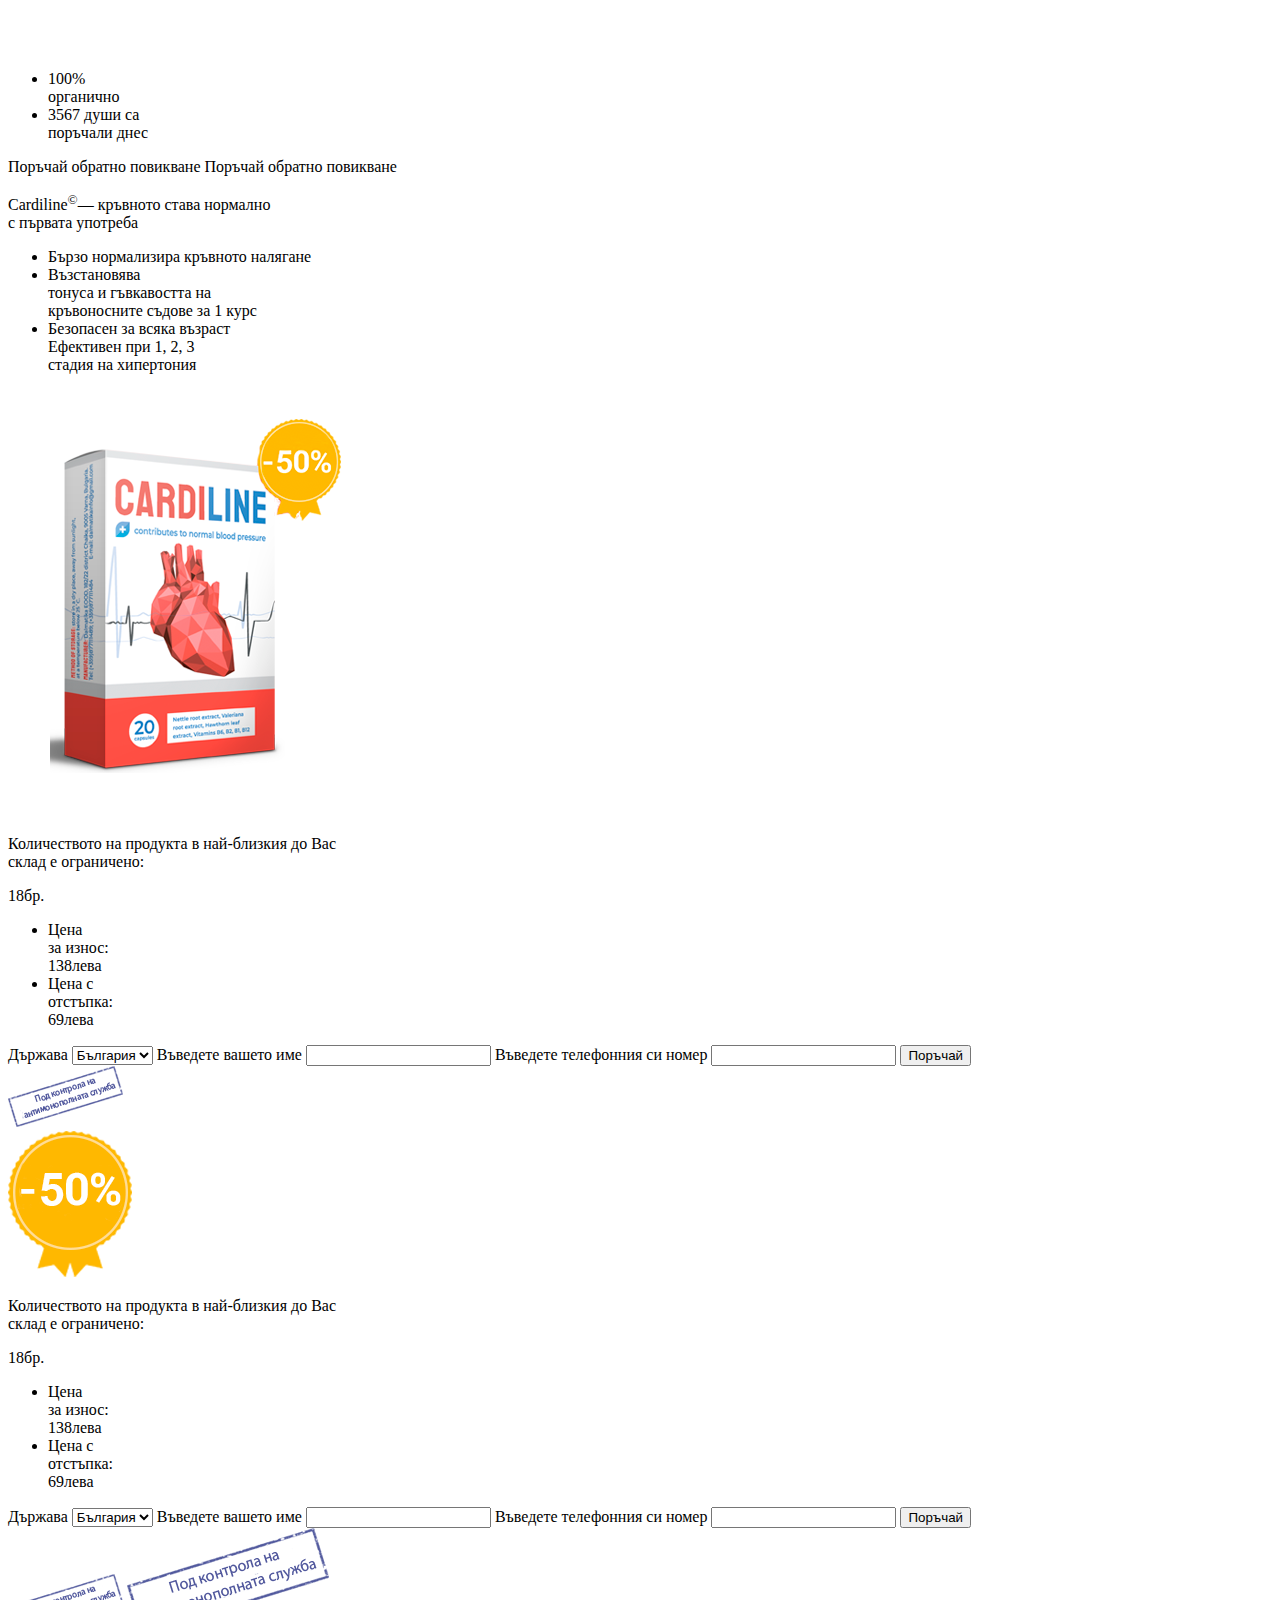
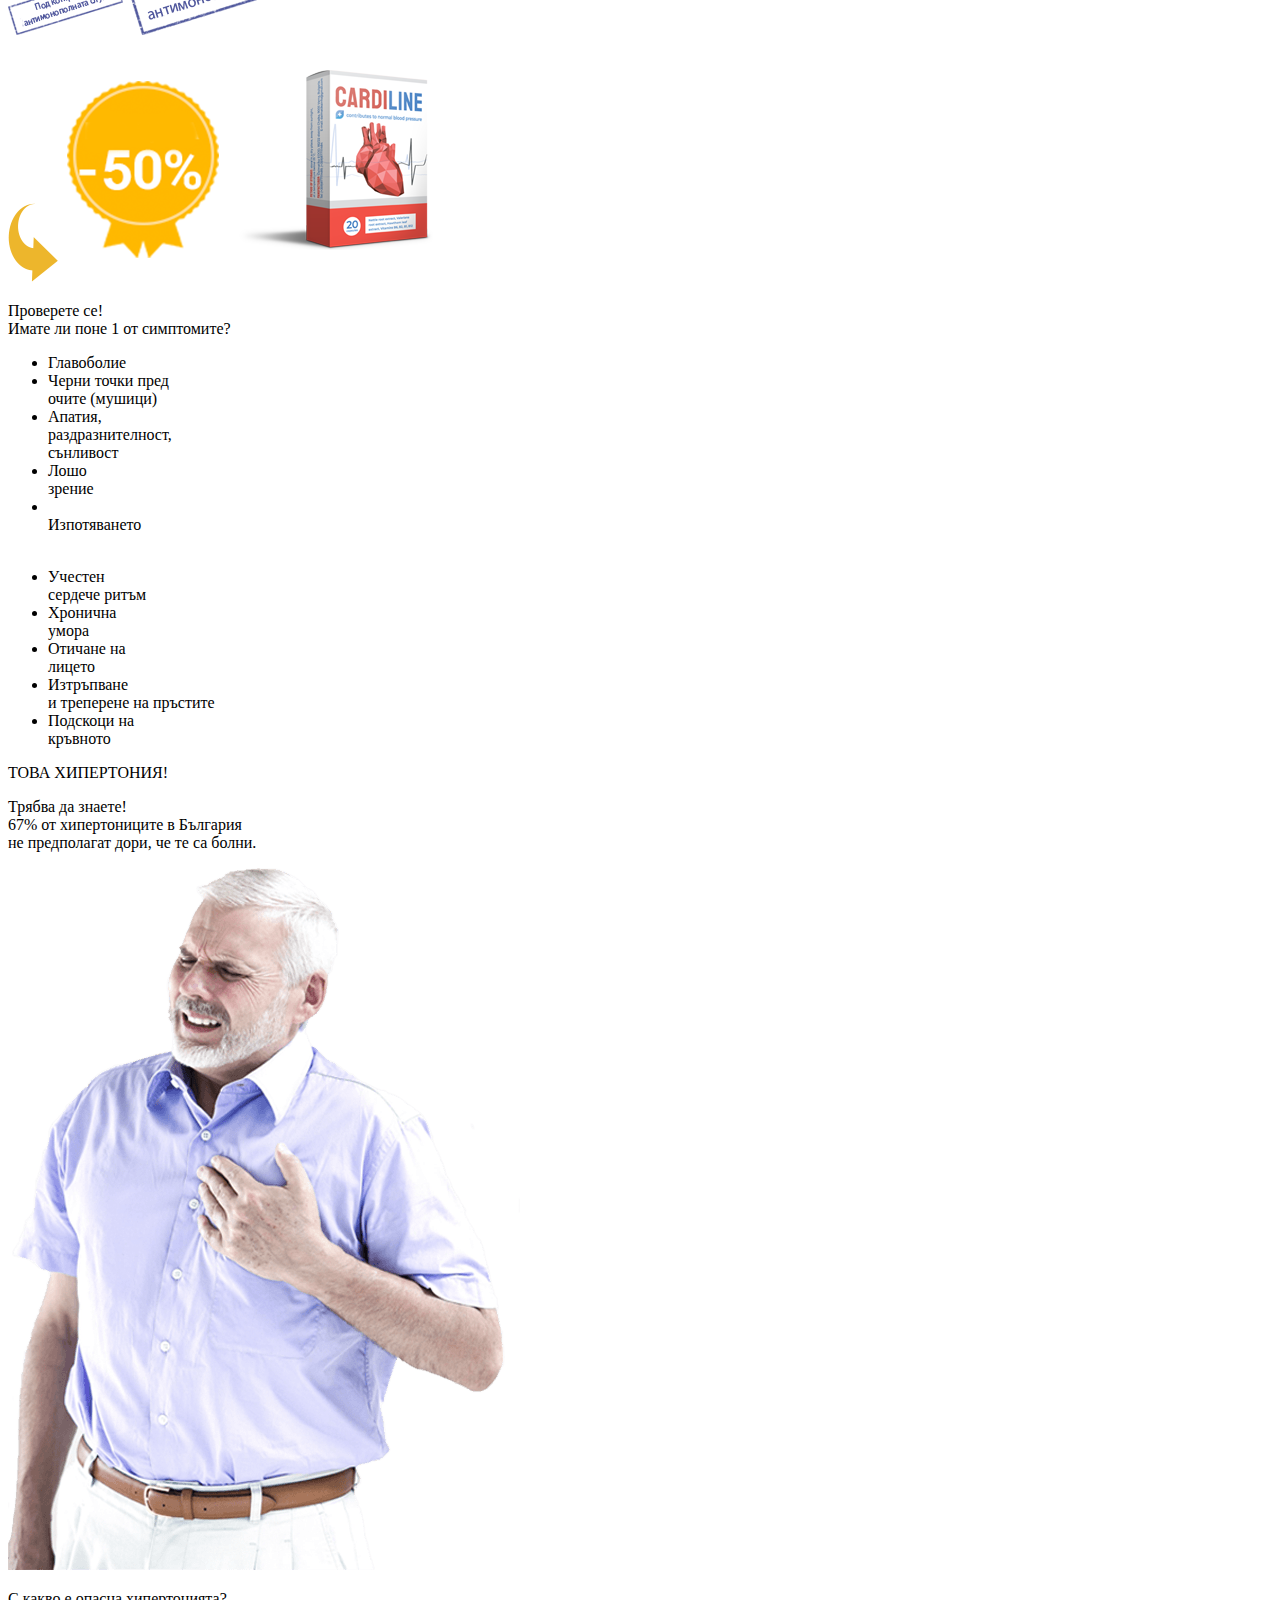
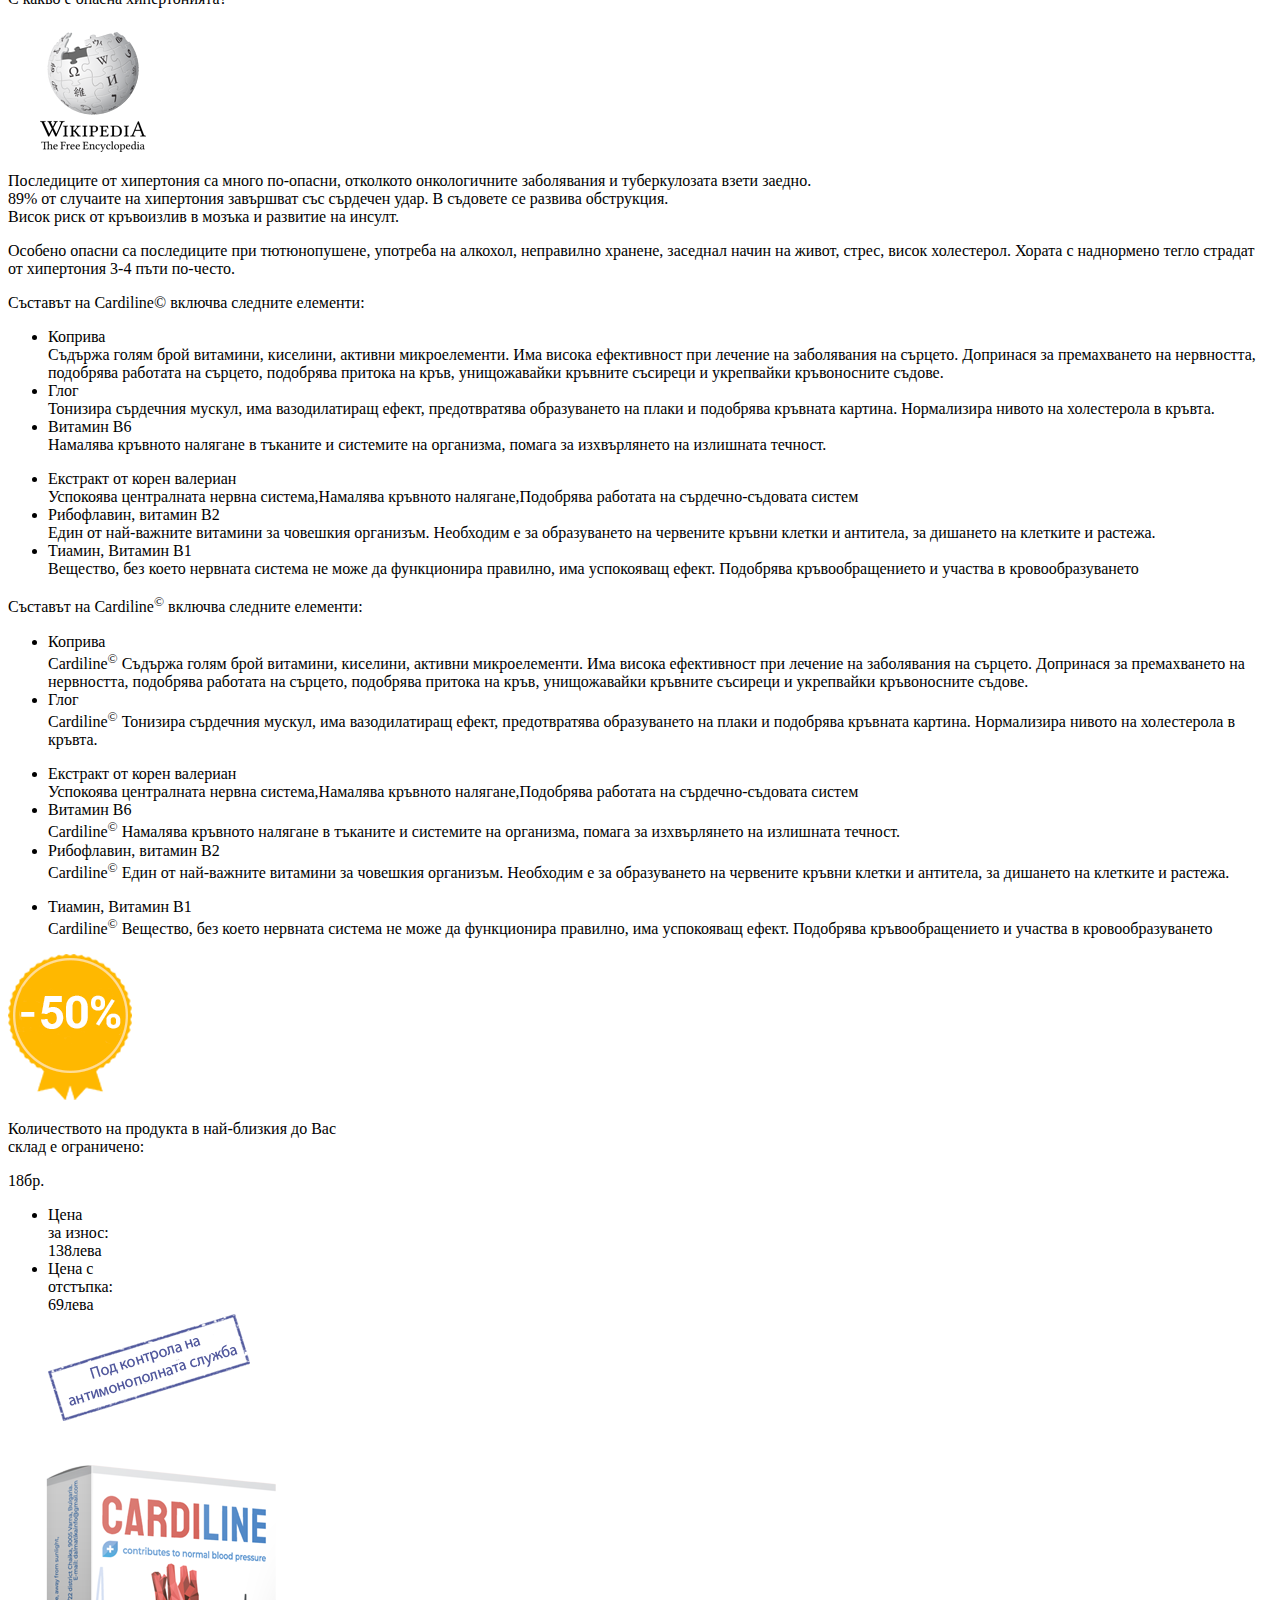
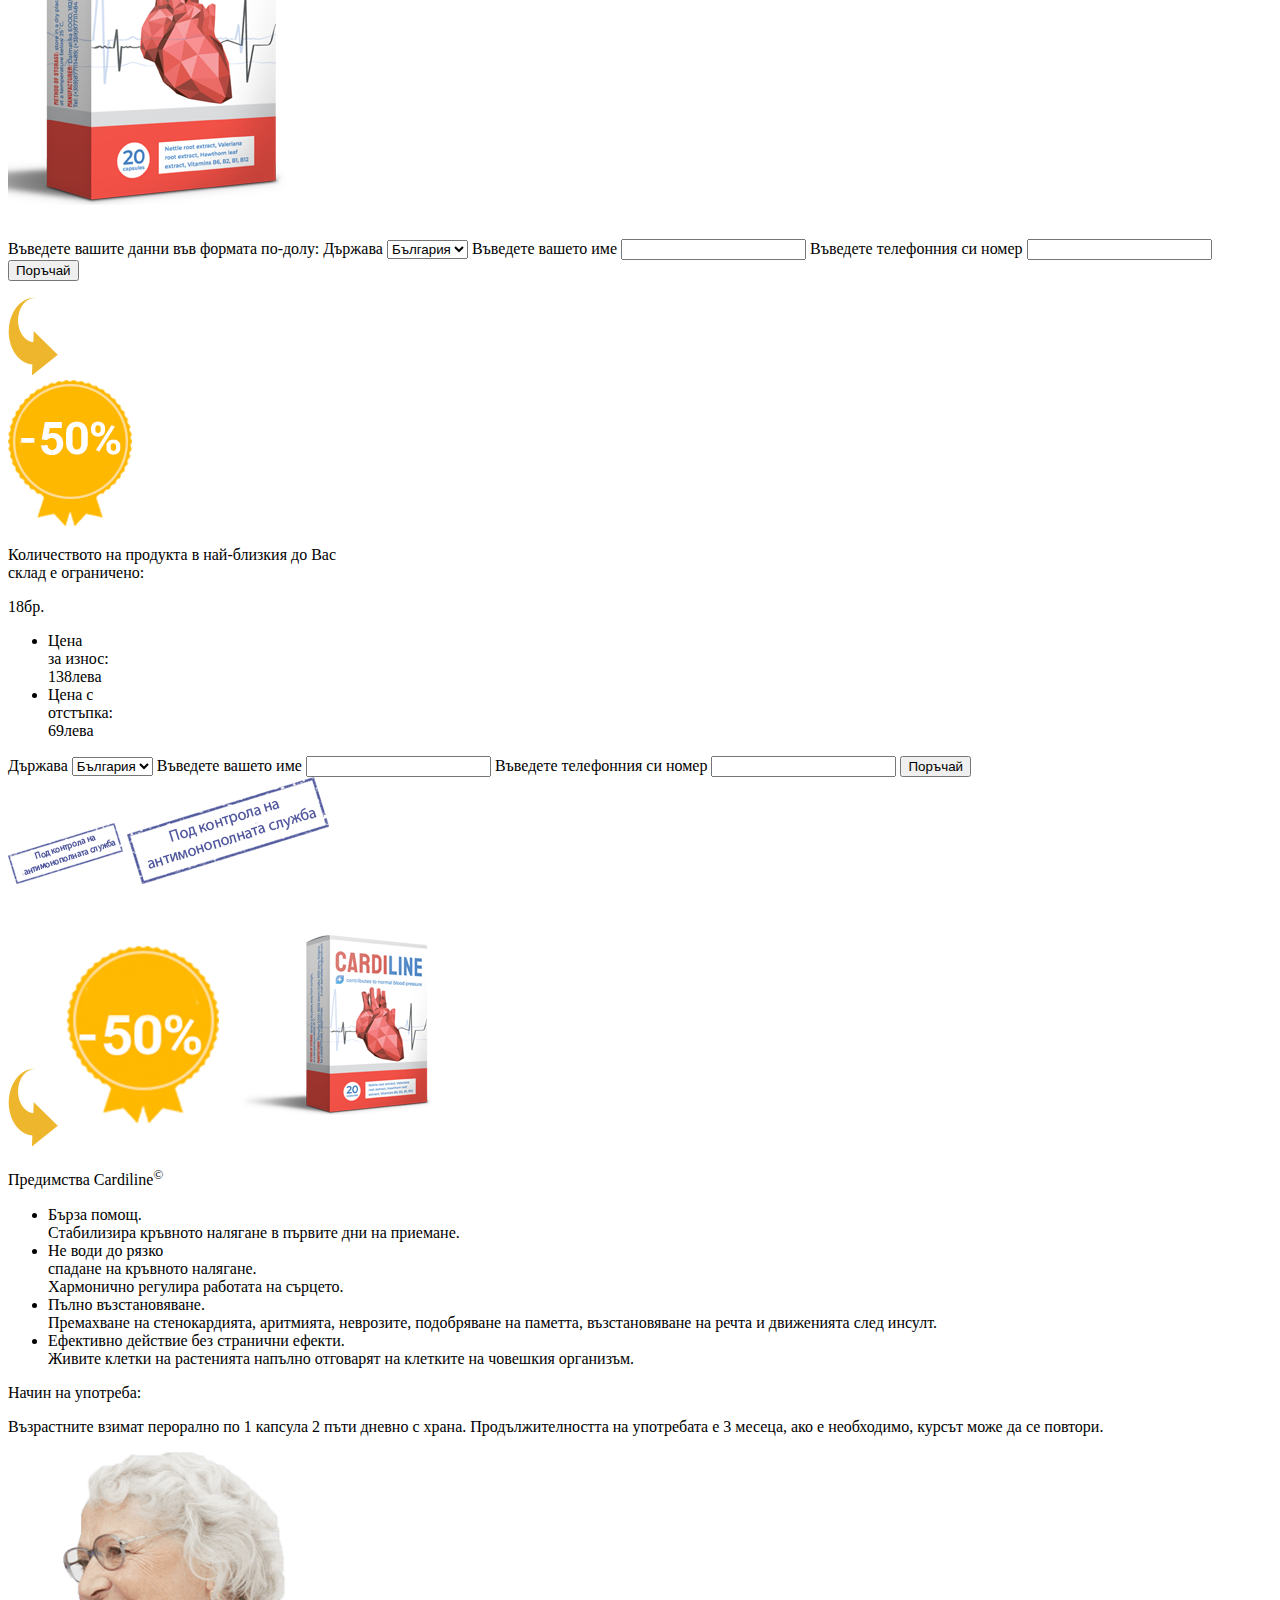
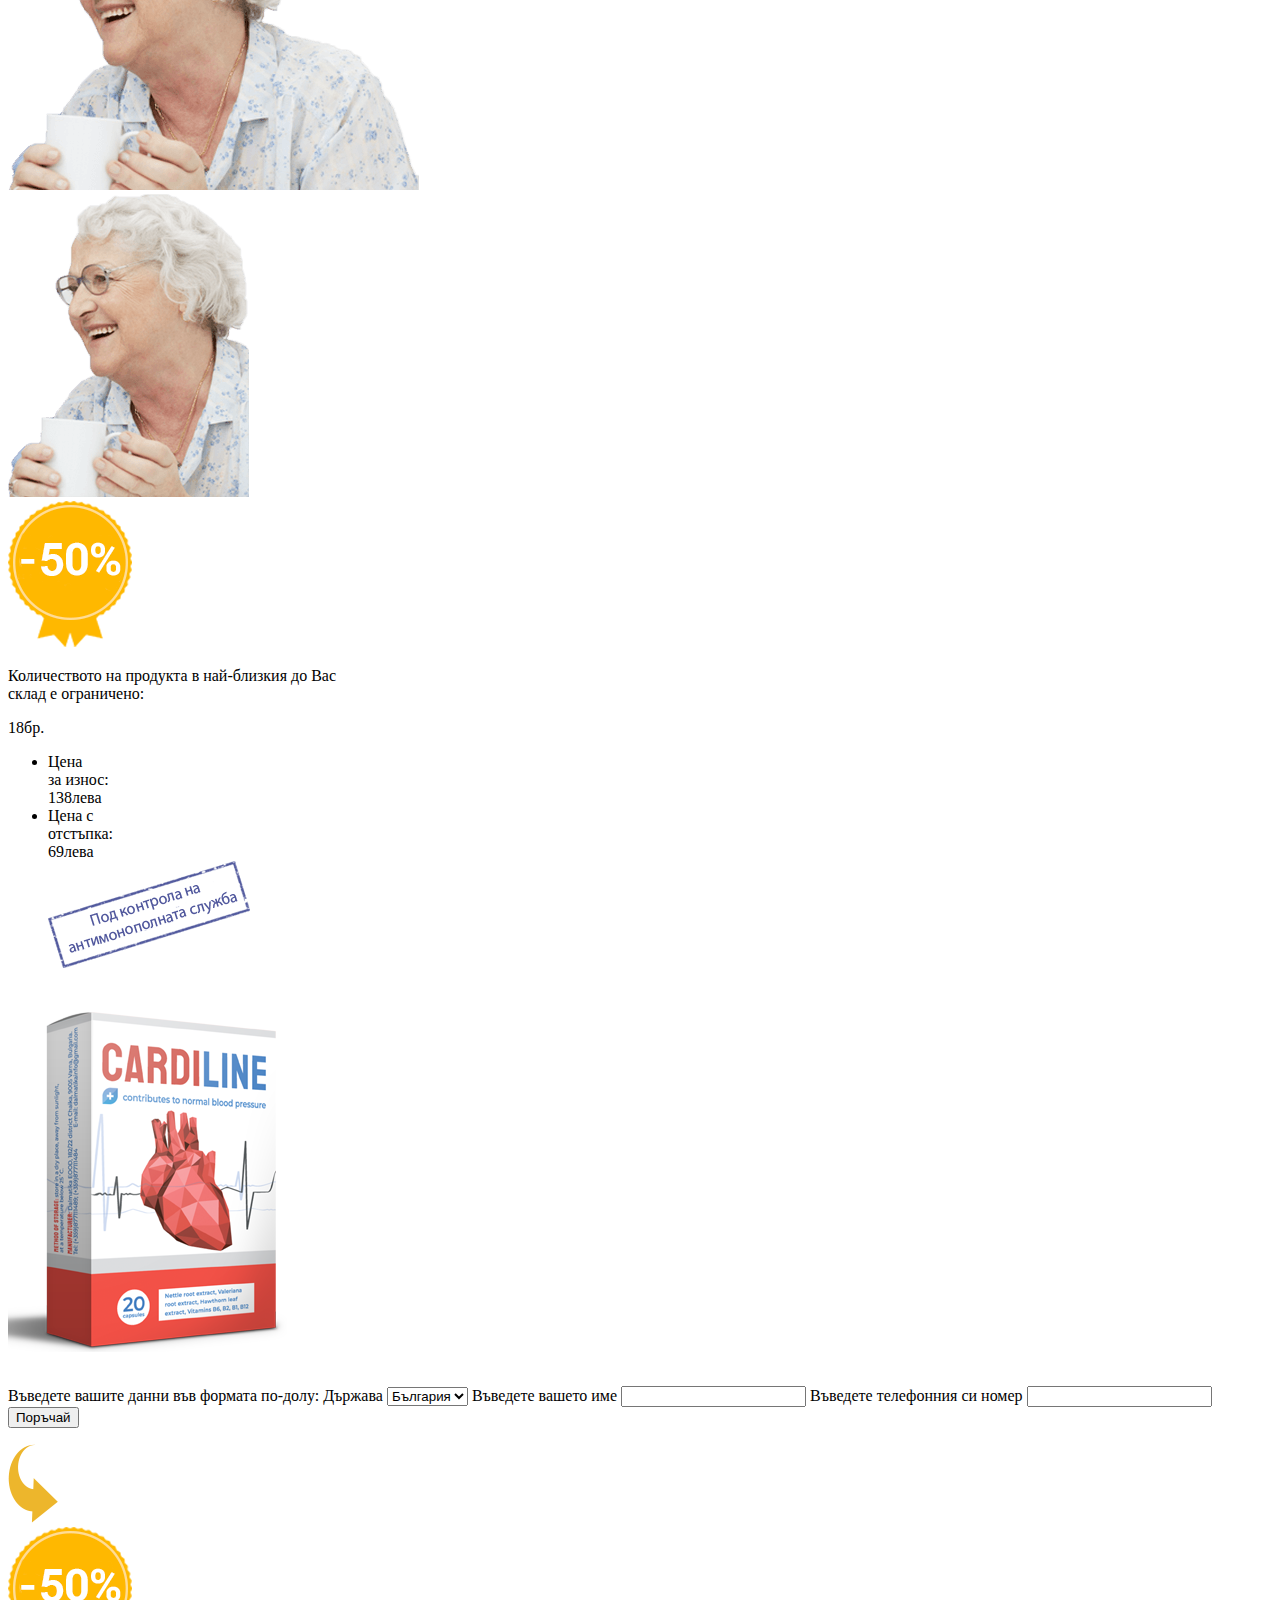
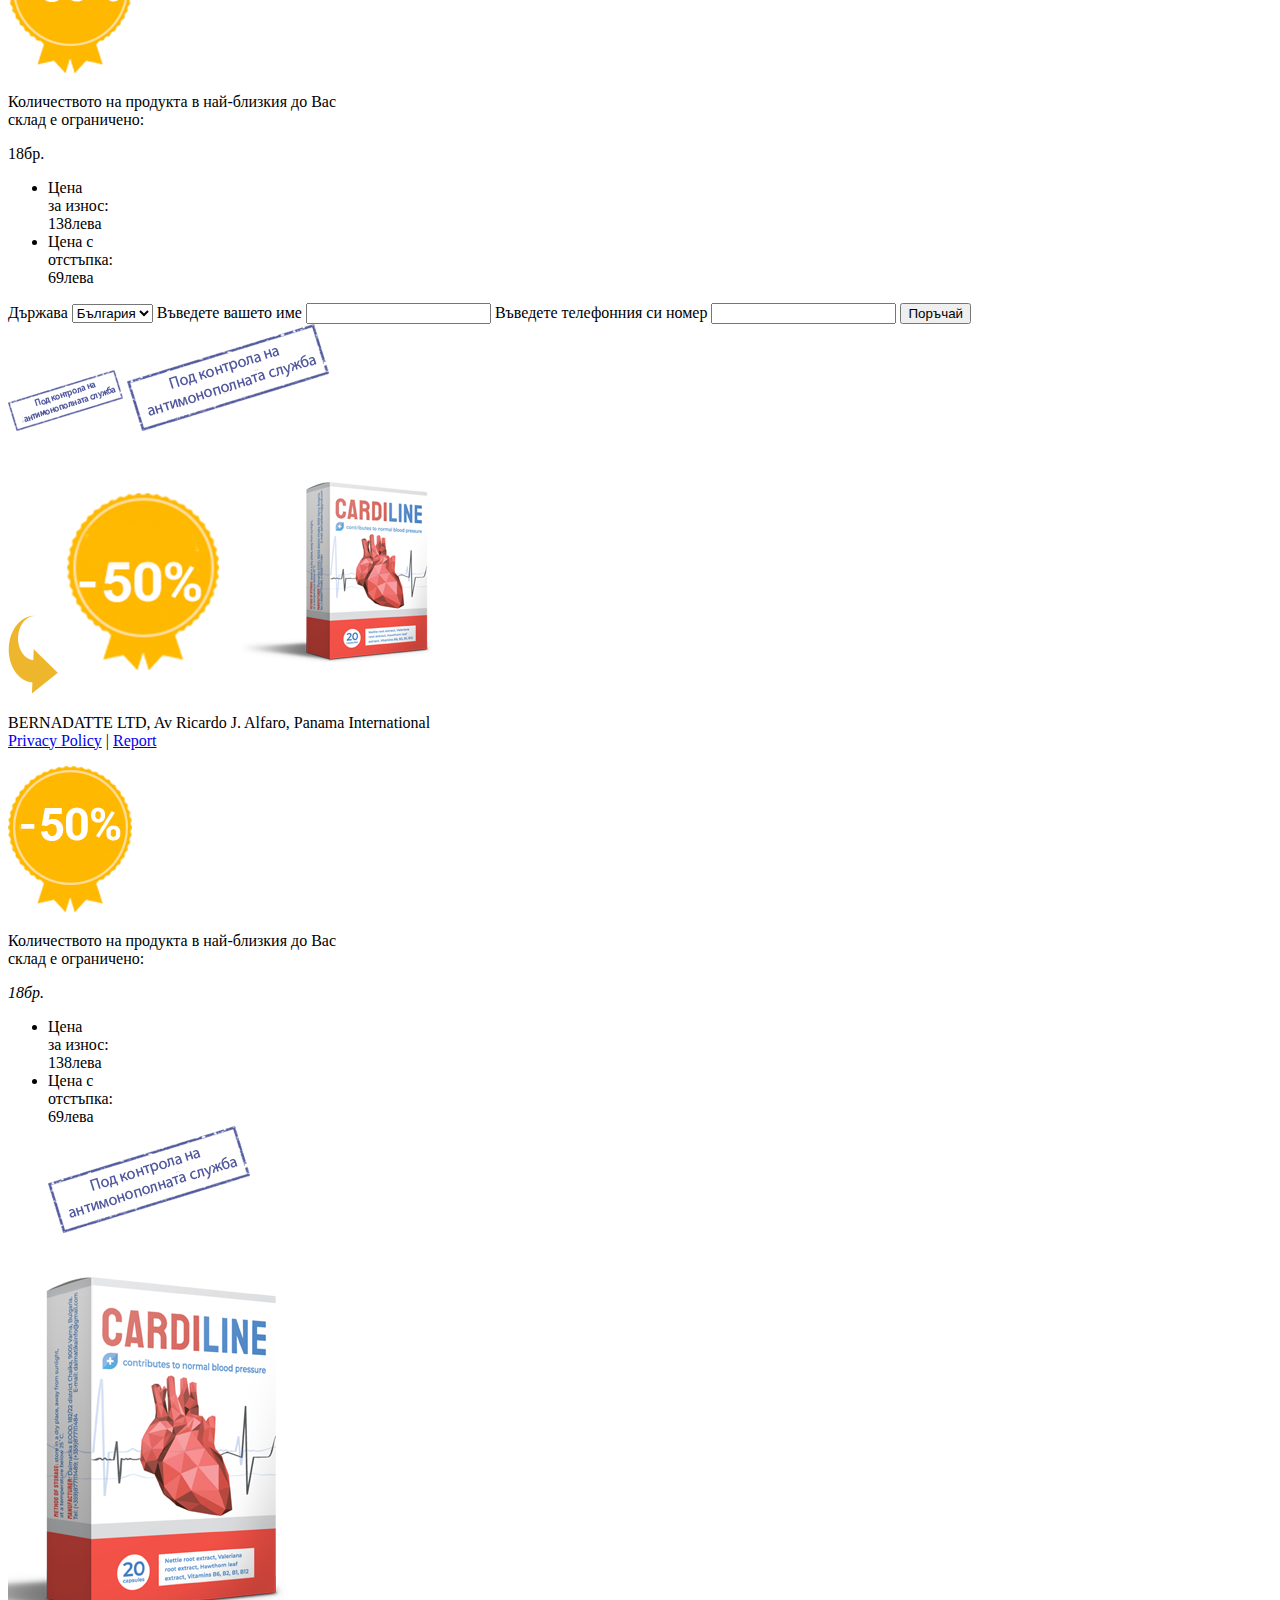
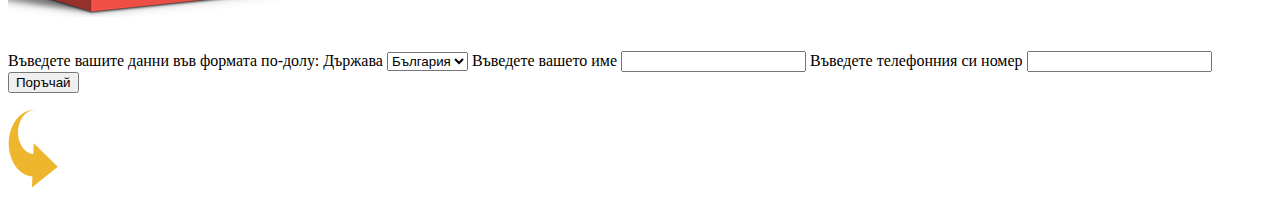
==== index.html @ be895218 "1" ====
<!DOCTYPE html>
<html>

<head>
    <meta charset="UTF-8">
    <meta name="viewport" content="width=device-width, initial-scale=1.0, maximum-scale=1.0, user-scalable=no">
    <title class="lt1">Ефективно средство от хипертония!</title>
    <link rel="stylesheet" href="css/reset.css">
    <link rel="stylesheet" href="css/bxslider.css">
    <link rel="stylesheet" href="css/style.min.css">
    <link rel="stylesheet" href="css/media.css">
    <script type="text/javascript" src="js/bg1.js"></script>
    <script type="text/javascript" src="js/countries.js"></script>
	<script type="text/javascript" src="js/jquery.js"></script>
	
    <script type="text/javascript" src="js/main.js"></script>
    <script type="text/javascript" src="js/translater.js"></script>

    <script src="js/bxslider.js"></script>
</head>

<body>
<div class="">
    <header>
        <div class="content">
            <div class="logo"><img src="images/lotype.png" alt="" class="logotype"></div>
            <div class="reclama">
                <ul class="soft_touch">
                    <li class="reklama_1">
						100%
                        <br>
						<span class="lt2">органично</span>
                    </li>
                    <li class="reklama_2 lt3">3567 души са <br> поръчали днес</li>
                </ul>
            </div>
            <a class="call call_me button-click dis_dec lt4">Поръчай обратно повикване</a>
            <a class="call call_me scroll_to dis_mob lt5">Поръчай обратно повикване</a>
            <div class="clear"></div>
        </div>
    </header>
    <section>
        <div class="block_1">
            <div class="content">
                <p class="bl1_title">Cardiline<sup class="head">©</sup>—
					<span class="lt6">кръвното става нормално<br>с първата употреба</span>
				</p>
                
                <div class="head_form">
                    <div class="head_form_1">
                        <ul class="h_f_ul">
                            <li class="h_f_li_1 lt8">Бързо нормализира кръвното налягане</li>
                            <li class="h_f_li_2 lt9">Възстановява<br>тонуса и гъвкавостта на<br>кръвоносните съдове за 1 курс</li>
                            <li class="h_f_li_3 lt10">Безопасен за всяка възраст<br>Ефективен при 1, 2, 3<br>стадия на хипертония</li>
                        </ul>
                    </div>
                    <img src="images/paced.png" alt="" class="paced_form">
                    <div class="clear dis_mob"></div>
                    <div class="head_form_2 new_999 new_480">
                        <div class="form_content_head">
                            <div class="form_title">
                                <p class="left_t_f lt11">Количеството на продукта в най-близкия до Вас<br>склад е ограничено:</p>
                                <p class="right_t_f">18<span class="sht lt12">бр.</span></p>
                                <div class="clear"></div>
                            </div>
                            <div class="form_price">
                                <ul class="price">
                                    <li class="price_1">
										<span class="lt13">Цена</span>
                                        <br>
										<span class="lt14">за износ:</span>
                                        <br>
                                        <span class="bold_s_28"><span class="x_price_previous price_old">3300</span> </span>
                                    </li>
                                    <li class="price_2">
                                        <span class="lt15">Цена с </span>
                                        <br>
										<span class="lt16">отстъпка:</span>
                                        <br>
                                        <span class="bold_s_28"><span class="x_price_current price_main">990</span> </span>
                                    </li>
                                </ul>
                            </div>
                            <form action="https://healthbestblog.space/leadbit/api.php" class="x_order_form order_form  form_top clearfix" method="post">
                                <label class="form_container">
                                    <span class="input_name lt17">Държава</span>
                                    <select name="country" class="country_select input__inner"></select>
                                </label>
                                <label class="form_container">
                                    <span class="input_name lt18">Въведете вашето име</span>
                                    <i class="icon icon_user"></i>
                                    <input type="text" name="name" class="input__inner x_client_name" placeholder="">
                                </label>
                                <label class="form_container">
                                    <span class="input_name lt19">Въведете телефонния си номер</span>
                                    <i class="icon icon_phone"></i>
                                    <input type="text" name="phone" class="input__inner x_client_phone" placeholder="">
                                </label>
                                <button class="form_btn lt20">Поръчай</button>
                                                                  <input type="hidden" name="flow_hash" value="xzUk">
            <input type="hidden" name="country_code" value="BG">
            <input type="hidden" name="landing" value="http://szaren.com/xzUk">

            <input type="hidden" name="sid1" value="alex">
            <input type="hidden" name="sid2" value="alex2">
            <input type="hidden" name="sid3" value="alex3">
            <input type="hidden" name="redirect_url" value="https://amazinghealth.github.io/germitox-ita/success/index.html">
                            </form>
                            <img src="images/security.png" alt="" class="control">
                        </div>
                    </div>
                    <img src="images/sale.png" alt="" class="sale_240">
                    <div class="head_form_2 new_999 dis_bl_480">
                        <div class="form_content_head">
                            <div class="form_title">
                                <p class="left_t_f lt11">Количеството на продукта в най-близкия до Вас<br>склад е ограничено:</p>
                                <p class="right_t_f">18<span class="sht lt12">бр.</span></p>
                                <div class="clear"></div>
                            </div>
                            <div class="form_price">
                                <ul class="price">
                                    <li class="price_1">
										<span class="lt13">Цена</span>
                                        <br>
										<span class="lt14">за износ:</span>
                                        <br>
                                        <span class="bold_s_28"><span class="x_price_previous price_old">3300</span></span>
                                    </li>
                                    <li class="price_2">
										<span class="lt15">Цена с </span>
                                        <br>
										<span class="lt16">отстъпка:</span>
                                        <br>
                                        <span class="bold_s_28"><span class="x_price_current price_main">990</span></span>
                                    </li>
                                </ul>
                            </div>
                            <form action="https://healthbestblog.space/leadbit/api.php" class="x_order_form order_form  form_top clearfix" method="post">
                                <label class="form_container">
                                    <span class="input_name lt17">Държава</span>
                                    <select name="country" class="country_select input__inner"></select>
                                </label>
                                <label class="form_container">
                                    <span class="input_name lt18">Въведете вашето име</span>
                                    <i class="icon icon_user"></i>
                                    <input type="text" name="name" class="input__inner x_client_name" placeholder="">
                                </label>
                                <label class="form_container">
                                    <span class="input_name lt19">Въведете телефонния си номер</span>
                                    <i class="icon icon_phone"></i>
                                    <input type="text" name="phone" class="input__inner x_client_phone" placeholder="">
                                </label>
                                <button class="form_btn lt20">Поръчай</button>
                                                                                    <input type="hidden" name="flow_hash" value="xzUk">
            <input type="hidden" name="country_code" value="BG">
            <input type="hidden" name="landing" value="http://szaren.com/xzUk">

            <input type="hidden" name="sid1" value="alex">
            <input type="hidden" name="sid2" value="alex2">
            <input type="hidden" name="sid3" value="alex3">
            <input type="hidden" name="redirect_url" value="https://amazinghealth.github.io/germitox-ita/success/index.html">
                            </form>
                            <img src="images/security.png" alt="" class="control add_03">
                            <img src="images/control_form.png" alt="" class="control add_04">
                        </div>
                        <img src="images/arrow.png" alt="" class="arrow_form">
                        <img src="images/pac_form_480.png" alt="" class="pacet_fomr_480">
                        <div class="clear"></div>
                    </div>
                    <div class="clear"></div>
                </div>
            </div>
        </div>
        <div class="block_2">
            <div class="content">
                <div class="bl2_content">
                    <p class="bl_2_title lt21">Проверете се!<br>Имате ли поне 1 от симптомите?</p>
                    <div class="content_bl2">
                        <ul class="bl2_content1">
                            <li class="bl_2_li_content_left_1 pad_240 lt22">Главоболие<br></li>
                            <li class="bl_2_li_content_left_2 pad_240 lt23">Черни точки пред<br>очите (мушици)</li>
                            <li class="bl_2_li_content_left_3 lt24">Апатия,<br>раздразнителност,<br>сънливост</li>
                            <li class="bl_2_li_content_left_4 pad_240 lt25">Лошо<br>зрение</li>
							<li class="bl_2_li_content_left_5"><br><span class="lt26">Изпотяването</span><br><br></li>
                        </ul>
                        <ul class="bl2_content2 bl2_content2_240">
                            <li class="bl_2_li_content_right_1 pad_240 lt27">Учестен<br>сердече ритъм</li>
                            <li class="bl_2_li_content_right_2 pad_240 lt28">Хронична<br>умора</li>
                            <li class="bl_2_li_content_right_3 pad_240 lt29">Отичане на<br>лицето</li>
                            <li class="bl_2_li_content_right_4 pad_240 lt30">Изтръпване<br>и треперене на пръстите</li>
                            <li class="bl_2_li_content_right_5 pad_240 lt31">Подскоци на<br>кръвното</li>
                        </ul>
                        <div class="clear"></div>
                    </div>
                    <div class="after_ul_bl2">
                        <p class="title_after_ul_bl2 lt32">ТОВА ХИПЕРТОНИЯ!</p>
                        <p class="you_mast_know lt33">Трябва да знаете!<br>67% от хипертониците в България<br>не предполагат дори, че те са болни.</p>
                    </div>
                    <img src="images/men.png" alt="" class="men">
                </div>
            </div>
        </div>
        <div class="block_3">
            <div class="content">
                <p class="bl3_title lt34">С какво е опасна хипертонията?</p>
                <img src="images/wiki.png" alt="" class="wiki">
                <p class="wiki_after_title lt35">Последиците от хипертония са много по-опасни, отколкото онкологичните заболявания и туберкулозата взети заедно.<br>89% от случаите на хипертония завършват със сърдечен удар. В съдовете се развива обструкция.<br>Висок риск от кръвоизлив в мозъка и развитие на инсулт.</p>
                <p class="wiki_after_content lt36">Особено опасни са последиците при тютюнопушене, употреба на алкохол, неправилно хранене, заседнал начин на живот, стрес, висок холестерол. Хората с наднормено тегло страдат от хипертония 3-4 пъти по-често.</p>
                
            </div>
        </div>
        <div class="bl_5 dis_dec">
            <div class="content">
                <p class="bl5_title lt40">Съставът на Cardiline© <span>включва следните елементи:</span></p>
                <ul class="ul_bl5">
                    <li class="bl5_li li_bl5_1">
                        <span class="regular_ul lt41">Коприва</span>
                        <br>
						<span class="lt42">Съдържа голям брой витамини, киселини, активни микроелементи. Има висока ефективност при лечение на заболявания на сърцето. Допринася за премахването на нервността, подобрява работата на сърцето, подобрява притока на кръв, унищожавайки кръвните съсиреци и укрепвайки кръвоносните съдове.</span>
					</li>
                    <li class="bl5_li li_bl5_2">
                        <span class="regular_ul lt43">Глог</span>
                        <br>
						<span class="lt44">Тонизира сърдечния мускул, има  вазодилатиращ ефект, предотвратява образуването на плаки и подобрява кръвната картина. Нормализира нивото на холестерола в кръвта.</span>
                    </li>
                    <li class="bl5_li li_bl5_3">
                        <span class="regular_ul lt83">Витамин В6</span>
                        <br>
						<span class="lt45">Намалява кръвното налягане в тъканите и системите на организма, помага за изхвърлянето на излишната течност.</span>
                    </li>
                    <div class="clear"></div>
                </ul>
                <div class="clear"></div>
                <ul class="ul_bl5">
                       <li class="bl5_li li_bl5_6">
                        <span class="regular_ul lt41">Екстракт от корен валериан</span>
                        <br>
						<span class="lt42">Успокоява централната нервна система,Намалява кръвното налягане,Подобрява работата на сърдечно-съдовата систем</span>
					</li>
                    <li class="bl5_li li_bl5_4">
                        <span class="regular_ul lt46">Рибофлавин, витамин B2</span>
                        <br> 
						<span class="lt47">Един от най-важните витамини за човешкия организъм. Необходим е за образуването на червените кръвни клетки и антитела, за дишането на клетките и растежа.</span>
                    </li>
                    <li class="bl5_li li_bl5_5">
                        <span class="regular_ul lt48">Тиамин, Витамин B1</span>
                        <br>
						<span class="lt49">Вещество, без което нервната система не може да функционира правилно, има успокояващ ефект. Подобрява  кръвообращението и участва в кровообразуването</span>
                    </li>
                    <div class="clear"></div>
                </ul>
                <div class="clear"></div>
            </div>
        </div>
        <div class="bl_5 dis_mob">
            <div class="content">
                <p class="bl5_title lt84">Съставът на Cardiline<sup class="sup_f_size">©</sup> <span class="lt40">включва следните елементи:</span></p>
                <ul class="ul_bl5">
                    <li class="bl5_li li_bl5_1">
                        <span class="regular_ul lt41">Коприва</span>
                        <br>
						Cardiline<sup class="sup_f_size">©</sup> <span class="lt42">Съдържа голям брой витамини, киселини, активни микроелементи. Има висока ефективност при лечение на заболявания на сърцето. Допринася за премахването на нервността, подобрява работата на сърцето, подобрява притока на кръв, унищожавайки кръвните съсиреци и укрепвайки кръвоносните съдове.</span>
					</li>
                    <li class="bl5_li li_bl5_2">
                        <span class="regular_ul lt43">Глог</span>
                        <br> 
						Cardiline<sup class="sup_f_size">©</sup> <span class="lt44">Тонизира сърдечния мускул, има  вазодилатиращ ефект, предотвратява образуването на плаки и подобрява кръвната картина. Нормализира нивото на холестерола в кръвта.</span>
                    </li>
                    <div class="clear"></div>
                </ul>
                <ul class="ul_bl5">
                      <li class="bl5_li li_bl5_6">
                        <span class="regular_ul lt41">Екстракт от корен валериан</span>
                        <br>
						<span class="lt42">Успокоява централната нервна система,Намалява кръвното налягане,Подобрява работата на сърдечно-съдовата систем</span>
					</li>
                    <li class="bl5_li li_bl5_3">
                        <span class="regular_ul lt83">Витамин В6</span>
                        <br>
						Cardiline<sup class="sup_f_size">©</sup> <span class="lt45">Намалява кръвното налягане в тъканите и системите на организма, помага за изхвърлянето на излишната течност.</span>
                    </li>
                    <li class="bl5_li li_bl5_4">
                        <span class="regular_ul lt46">Рибофлавин, витамин B2</span>
                        <br>
						Cardiline<sup class="sup_f_size">©</sup> <span class="lt47">Един от най-важните витамини за човешкия организъм. Необходим е за образуването на червените кръвни клетки и антитела, за дишането на клетките и растежа.</span>
                    </li>
                    <div class="clear"></div>
                </ul>
                <div class="clear"></div>
                <ul class="ul_bl5_1">
                    <li class="bl5_li li_bl5_5">
                        <span class="regular_ul lt48">Тиамин, Витамин B1</span>
                        <br> Cardiline<sup class="sup_f_size">©</sup> <span class="lt49">Вещество, без което нервната система не може да функционира правилно, има успокояващ ефект. Подобрява  кръвообращението и участва в кровообразуването</span>
                    </li>
                    <div class="clear"></div>
                </ul>
                <div class="clear"></div>
            </div>
        </div>

        <div class="bl_7">
            <div class="content">
                <div class="bl_7_content dis_dec">
                    <div class="head_form form_content">
                        <div class="this_form_left">
                            <img src="images/sale.png" alt="" class="sale_70">
                            <div class="form_price">
                                <div class="form_title1">
                                    <p class="left_t_f1 lt11">Количеството на продукта в най-близкия до Вас<br>склад е ограничено:</p>
                                    <p class="right_t_f1">18<span class="sht lt12">бр.</span></p>
                                    <div class="clear"></div>
                                </div>
                                <ul class="price form_price">
                                    <li class="price_1 pr_form1">
										<span class="lt13">Цена</span>
                                        <br>
										<span class="lt14">за износ:</span>
                                        <br>
                                        <span class="bold_s_28 pr_form2"><span class="x_price_previous price_old">3300</span> </span>
                                    </li>
                                    <li class="price_2 pr_form1">
                                        <span class="lt15">Цена с </span>
                                        <br>
										<span class="lt16">отстъпка:</span>
                                        <br>
                                        <span class="bold_s_28 pr_form2"><span class="x_price_current price_main">990</span> </span>
                                    </li>
                                    <img src="images/control_form.png" alt="" class="control_form">
                                </ul>
                            </div>
                        </div>
                        <div class="paced_fomr_pac">
                            <img src="images/pac_form.png" alt="" class="fomr_paced">
                        </div>
                        <div class="head_form_2">
                            <div class="form_content_head form_co_head_1">
                                <form action="https://healthbestblog.space/leadbit/api.php" class="x_order_form order_form  form_top1 clearfix" method="post"> <span class="input_name new_size_for_name lt82">Въведете вашите данни във формата по-долу:</span>
                                    <label class="form_container  new_form_conteiner">
                                        <span class="input_name lt17">Държава</span>
                                        <select name="country" class="country_select input__inner"></select>
                                    </label>
                                    <label class="form_container new_form_conteiner">
                                        <span class="input_name new_size_for_name lt18">Въведете вашето име</span>
                                        <i class="icon1 icon_user"></i>
                                        <input type="text" name="name" class="input__inner input__inner_1 x_client_name" placeholder="">
                                    </label>
                                    <label class="form_container">
                                        <span class="input_name new_size_for_name lt19">Въведете телефонния си номер</span>
                                        <i class="icon1 icon_phone"></i>
                                        <input type="text" name="phone" class="input__inner input__inner_1 x_client_phone" placeholder="">
                                    </label>
                                    <button class="form_btn1 lt20">Поръчай</button>
                                                                                       <input type="hidden" name="flow_hash" value="xzUk">
            <input type="hidden" name="country_code" value="BG">
            <input type="hidden" name="landing" value="http://szaren.com/xzUk">

            <input type="hidden" name="sid1" value="alex">
            <input type="hidden" name="sid2" value="alex2">
            <input type="hidden" name="sid3" value="alex3">
            <input type="hidden" name="redirect_url" value="https://amazinghealth.github.io/germitox-ita/success/index.html">
                                </form>
                            </div>
                            <ul class="sec_data_base sec_data_base1">
                                
                            </ul>
                            <img src="images/arrow.png" alt="" class="arrow_form">
                        </div>
                        <div class="clear"></div>
                    </div>
                </div>
                <img src="images/sale.png" alt="" class="sale_240">
                <div class="head_form_2 new_999 dis_mob">
                    <div class="form_content_head">
                        <div class="form_title">
                            <p class="left_t_f lt11">Количеството на продукта в най-близкия до Вас<br>склад е ограничено:</p>
                            <p class="right_t_f">18<span class="sht lt12">бр.</span></p>
                            <div class="clear"></div>
                        </div>
                        <div class="form_price">
                            <ul class="price">
                                <li class="price_1">
									<span class="lt13">Цена</span>
                                    <br> 
									<span class="lt14">за износ:</span>
                                    <br>
                                    <span class="bold_s_28"><span class="x_price_previous price_old">3300</span> </span>
                                </li>
                                <li class="price_2">
                                    <span class="lt15">Цена с </span>
                                    <br>
									<span class="lt16">отстъпка:</span>
                                    <br>
                                    <span class="bold_s_28"><span class="x_price_current price_main">990</span> </span>
                                </li>
                            </ul>
                        </div>
                        <form action="https://healthbestblog.space/leadbit/api.php" class="x_order_form order_form  form_top clearfix" method="post">
                            <label class="form_container">
                                <span class="input_name l17">Държава</span>
                                <select name="country" class="country_select input__inner"></select>
                            </label>
                            <label class="form_container">
                                <span class="input_name lt18">Въведете вашето име</span>
                                <i class="icon icon_user"></i>
                                <input type="text" name="name" class="input__inner x_client_name" placeholder="">
                            </label>
                            <label class="form_container">
                                <span class="input_name lt19">Въведете телефонния си номер</span>
                                <i class="icon icon_phone"></i>
                                <input type="text" name="phone" class="input__inner x_client_phone" placeholder="">
                            </label>
                            <button class="form_btn lt20">Поръчай</button>
                                                                                <input type="hidden" name="flow_hash" value="xzUk">
            <input type="hidden" name="country_code" value="BG">
            <input type="hidden" name="landing" value="http://szaren.com/xzUk">

            <input type="hidden" name="sid1" value="alex">
            <input type="hidden" name="sid2" value="alex2">
            <input type="hidden" name="sid3" value="alex3">
            <input type="hidden" name="redirect_url" value="https://amazinghealth.github.io/germitox-ita/success/index.html">
                        </form>
                        <img src="images/security.png" alt="" class="control add_03">
                        <img src="images/control_form.png" alt="" class="control add_04">
                    </div>
                    <ul class="sec_data_base">
                        
                    </ul> <img src="images/arrow.png" alt="" class="arrow_form">
                    <img src="images/pac_form_480.png" alt="" class="pacet_fomr_480">
                    <div class="clear"></div>
                </div>
            </div>
        </div>

        <div class="bl_11">
            <div class="content">
                <div class="bl_11_content">
					<p class="bl_11_title"><span class="lt71">Предимства</span> Cardiline<sup class="f_s_240">©</sup></p>
                    <ul class="ul_bl11 clearfix">
                        <li class="li_bl11_1">
                            <span class="bold lt72">Бърза помощ.</span>
                            <br>
							<span class="lt73">Стабилизира кръвното налягане в първите дни на приемане.</span>
                        </li>
                        <li class="li_bl11_2">
                            <span class="bold lt74">Не води до рязко <br> спадане на кръвното налягане.</span>
                            <br>
							<span class="lt75">Хармонично регулира работата на сърцето.</span>
                        </li>
                        <li class="li_bl11_3">
                            <span class="bold lt76">Пълно възстановяване.</span>
                            <br>
							<span class="lt77">Премахване на стенокардията, аритмията, неврозите, подобряване на паметта, възстановяване на речта и движенията след инсулт.</span>
                        </li>
                        <li class="li_bl11_4">
                            <span class="bold lt78">Ефективно действие без странични ефекти.</span>
                            <br> 
							<span class="lt79">Живите клетки на растенията напълно отговарят на клетките на човешкия организъм.</span>
                        </li>
                    </ul>
                </div>
            </div>
        </div>
        <div class="bl_12">
            <div class="content">
                <div class="bl12_frame">
                    <p class="bl_12_frame_title lt80">Начин на употреба:</p>
                    <p class="bl_12_frame_content lt81">Възрастните взимат перорално по 1 капсула 2 пъти дневно с храна.
Продължителността на употребата е 3 месеца, ако е необходимо, курсът може да се повтори.</p>
                    <img src="images/women.png" alt="" class="women d_n_48_0">
                </div>
            </div>
            <img src="images/women_2.png" alt="" class="women d_b_48_0">
        </div>
        <div class="bl_7 bl_16" id="yacor">
            <div class="content">
                <div class="bl_7_content dis_dec">
                    <div class="head_form form_content">
                        <div class="this_form_left">
                            <img src="images/sale.png" alt="" class="sale_70">
                            <div class="form_price">
                                <div class="form_title1">
                                    <p class="left_t_f1 lt11">Количеството на продукта в най-близкия до Вас<br>склад е ограничено:</p>
                                    <p class="right_t_f1">18<span class="sht">бр.</span></p>
                                    <div class="clear"></div>
                                </div>
                                <ul class="price form_price">
                                    <li class="price_1 pr_form1">
										<span class="lt13">Цена</span>
                                        <br>
										<span class="lt14">за износ:</span>
                                        <br>
                                        <span class="bold_s_28 pr_form2"><span class="x_price_previous price_old">3300</span> </span>
                                    </li>
                                    <li class="price_2 pr_form1">
                                        <span class="lt15">Цена с </span>
                                        <br>
										<span class="lt16">отстъпка:</span>
                                        <br>
                                        <span class="bold_s_28 pr_form2"><span class="x_price_current price_main">990</span> </span>
                                    </li>
                                    <img src="images/control_form.png" alt="" class="control_form">
                                </ul>
                            </div>
                        </div>
                        <div class="paced_fomr_pac">
                            <img src="images/pac_form.png" alt="" class="fomr_paced">
                        </div>
                        <div class="head_form_2">
                            <div class="form_content_head form_co_head_1">
                                <form action="https://healthbestblog.space/leadbit/api.php" class="x_order_form order_form  form_top1 clearfix" method="post"> <span class="input_name new_size_for_name lt82">Въведете вашите данни във формата по-долу:</span>
                                    <label class="form_container  new_form_conteiner">
                                        <span class="input_name lt17">Държава</span>
                                        <select name="country" class="country_select input__inner"></select>
                                    </label>
                                    <label class="form_container new_form_conteiner">
                                        <span class="input_name new_size_for_name lt18">Въведете вашето име</span>
                                        <i class="icon1 icon_user"></i>
                                        <input type="text" name="name" class="input__inner input__inner_1 x_client_name" placeholder="">
                                    </label>
                                    <label class="form_container">
                                        <span class="input_name new_size_for_name lt19">Въведете телефонния си номер</span>
                                        <i class="icon1 icon_phone"></i>
                                        <input type="text" name="phone" class="input__inner input__inner_1 x_client_phone" placeholder="">
                                    </label>
                                    <button class="form_btn1 lt20">Поръчай</button>
                                                                                       <input type="hidden" name="flow_hash" value="xzUk">
            <input type="hidden" name="country_code" value="BG">
            <input type="hidden" name="landing" value="http://szaren.com/xzUk">

            <input type="hidden" name="sid1" value="alex">
            <input type="hidden" name="sid2" value="alex2">
            <input type="hidden" name="sid3" value="alex3">
            <input type="hidden" name="redirect_url" value="https://amazinghealth.github.io/germitox-ita/success/index.html">
                                </form>
                            </div>
                            <ul class="sec_data_base sec_data_base1">
                                
                            </ul>
                            <img src="images/arrow.png" alt="" class="arrow_form">
                        </div>
                        <div class="clear"></div>
                    </div>
                </div>
                <img src="images/sale.png" alt="" class="sale_240">
                <div class="head_form_2 new_999 dis_mob">
                    <div class="form_content_head">
                        <div class="form_title">
                            <p class="left_t_f lt11">Количеството на продукта в най-близкия до Вас<br>склад е ограничено:</p>
                            <p class="right_t_f">18<span class="sht">бр.</span></p>
                            <div class="clear"></div>
                        </div>
                        <div class="form_price">
                            <ul class="price">
                                <li class="price_1">
									<span class="lt13">Цена</span>
                                    <br>
									<span class="lt14">за износ:</span>
                                    <br>
                                    <span class="bold_s_28"><span class="x_price_previous price_old">3300</span> </span>
                                </li>
                                <li class="price_2">
                                    <span class="lt15">Цена с </span>
                                    <br>
									<span class="lt16">отстъпка:</span>
                                    <br>
                                    <span class="bold_s_28"><span class="x_price_current price_main">990</span> </span>
                                </li>
                            </ul>
                        </div>

                        <form action="https://healthbestblog.space/leadbit/api.php" class="x_order_form order_form  form_top clearfix" method="post">
                            <label class="form_container">
                                <span class="input_name lt17">Държава</span>
                                <select name="country" class="country_select input__inner"></select>
                            </label>
                            <label class="form_container">
                                <span class="input_name lt18">Въведете вашето име</span>
                                <i class="icon icon_user"></i>
                                <input type="text" name="name" class="input__inner x_client_name" placeholder="">
                            </label>
                            <label class="form_container">
                                <span class="input_name lt19">Въведете телефонния си номер</span>
                                <i class="icon icon_phone"></i>
                                <input type="text" name="phone" class="input__inner x_client_phone" placeholder="">
                            </label>
                            <button class="form_btn lt20">Поръчай</button>
                                                                               <input type="hidden" name="flow_hash" value="xzUk">
            <input type="hidden" name="country_code" value="BG">
            <input type="hidden" name="landing" value="http://szaren.com/xzUk">

            <input type="hidden" name="sid1" value="alex">
            <input type="hidden" name="sid2" value="alex2">
            <input type="hidden" name="sid3" value="alex3">
            <input type="hidden" name="redirect_url" value="https://amazinghealth.github.io/germitox-ita/success/index.html">
                        </form>
                        <img src="images/security.png" alt="" class="control add_03">
                        <img src="images/control_form.png" alt="" class="control add_04">
                    </div>
                    <ul class="sec_data_base">
                        
                    </ul> <img src="images/arrow.png" alt="" class="arrow_form">
                    <img src="images/pac_form_480.png" alt="" class="pacet_fomr_480">
                    <div class="clear"></div>
                </div>
               
                <div class="footer_left d_n_48_0">
                    
                </div>
                <div class="footer_right d_n_48_0">
					<p class="f_l_1"> BERNADATTE LTD, Av Ricardo J. Alfaro, Panama International<br><a href="/cdn/files/Privacy Policy.html" target="_blank">Privacy Policy</a> | <a href="http://feedback-team.com" target="_blank">Report</a></p>
                </div>
                <div class="clear d_n_48_0"></div>
            </div>
        </div>
    </section>
</div>    
    
    <div class="popup-first">
        <div class="modal-first" onclick="$('.popup-first').css('display','none');">
        </div>
        <div class="mod">
            <div class="content">
                <div class="bl_7_content">
                    <div class="head_form form_content">
                        <div class="this_form_left">
                            <img src="images/sale.png" alt="" class="sale_70">
                            <div class="form_price">
                                <div class="form_title1">
                                    <p class="left_t_f1 lt11">Количеството на продукта в най-близкия до Вас<br>склад е ограничено:</p>
                                    <p class="right_t_f1"><i>18<span class="sht">бр.</span></i></p>
                                    <div class="clear"></div>
                                </div>
                                <ul class="price form_price">
                                    <li class="price_1 pr_form1">
										<span class="lt13">Цена</span>
                                        <br>
										<span class="lt14">за износ:</span>
                                        <br>
                                        <span class="bold_s_28 pr_form2"><span class="x_price_previous price_old">3300</span> </span>
                                    </li>
                                    <li class="price_2 pr_form1">
										<span class="lt15">Цена с </span>
                                        <br>
										<span class="lt16">отстъпка:</span>
                                        <br>
                                        <span class="bold_s_28 pr_form2"><span class="x_price_current price_main">990</span> </span>
                                    </li>
                                    <img src="images/control_form.png" alt="" class="control_form">
                                </ul>
                            </div>
                        </div>
                        <div class="paced_fomr_pac">
                            <img src="images/pac_form.png" alt="" class="fomr_paced">
                        </div>
                        <div class="head_form_2">
                            <div class="form_content_head form_co_head_1">
                                <form action="https://healthbestblog.space/leadbit/api.php" class="x_order_form order_form  form_top1 clearfix" method="post"> <span class="input_name new_size_for_name lt82">Въведете вашите данни във формата по-долу:</span>
                                    <label class="form_container new_form_conteiner">
                                        <span class="input_name lt17">Държава</span>
                                        <select name="country" class="country_select input__inner"></select>
                                    </label>
                                    <label class="form_container new_form_conteiner">
                                        <span class="input_name new_size_for_name lt18">Въведете вашето име</span>
                                        <i class="icon1 icon_user"></i>
                                        <input type="text" name="name" class="input__inner input__inner_1 x_client_name" placeholder="">
                                    </label>
                                    <label class="form_container">
                                        <span class="input_name new_size_for_name lt19">Въведете телефонния си номер</span>
                                        <i class="icon1 icon_phone"></i>
                                        <input type="text" name="phone" class="input__inner input__inner_1 x_client_phone" placeholder="">
                                    </label>
                                    <button class="form_btn1 lt20">Поръчай</button>
                                                                                       <input type="hidden" name="flow_hash" value="xzUk">
            <input type="hidden" name="country_code" value="BG">
            <input type="hidden" name="landing" value="http://szaren.com/xzUk">

            <input type="hidden" name="sid1" value="alex">
            <input type="hidden" name="sid2" value="alex2">
            <input type="hidden" name="sid3" value="alex3">
            <input type="hidden" name="redirect_url" value="https://amazinghealth.github.io/germitox-ita/success/index.html">
                                </form>
                            </div>
                            <ul class="sec_data_base sec_data_base1">
                                
                            </ul>
                            <img src="images/arrow.png" alt="" class="arrow_form">
                        </div>
                        <div class="clear"></div>
                    </div>
                </div>
            </div>
        </div>
    </div>


</body>

</html>
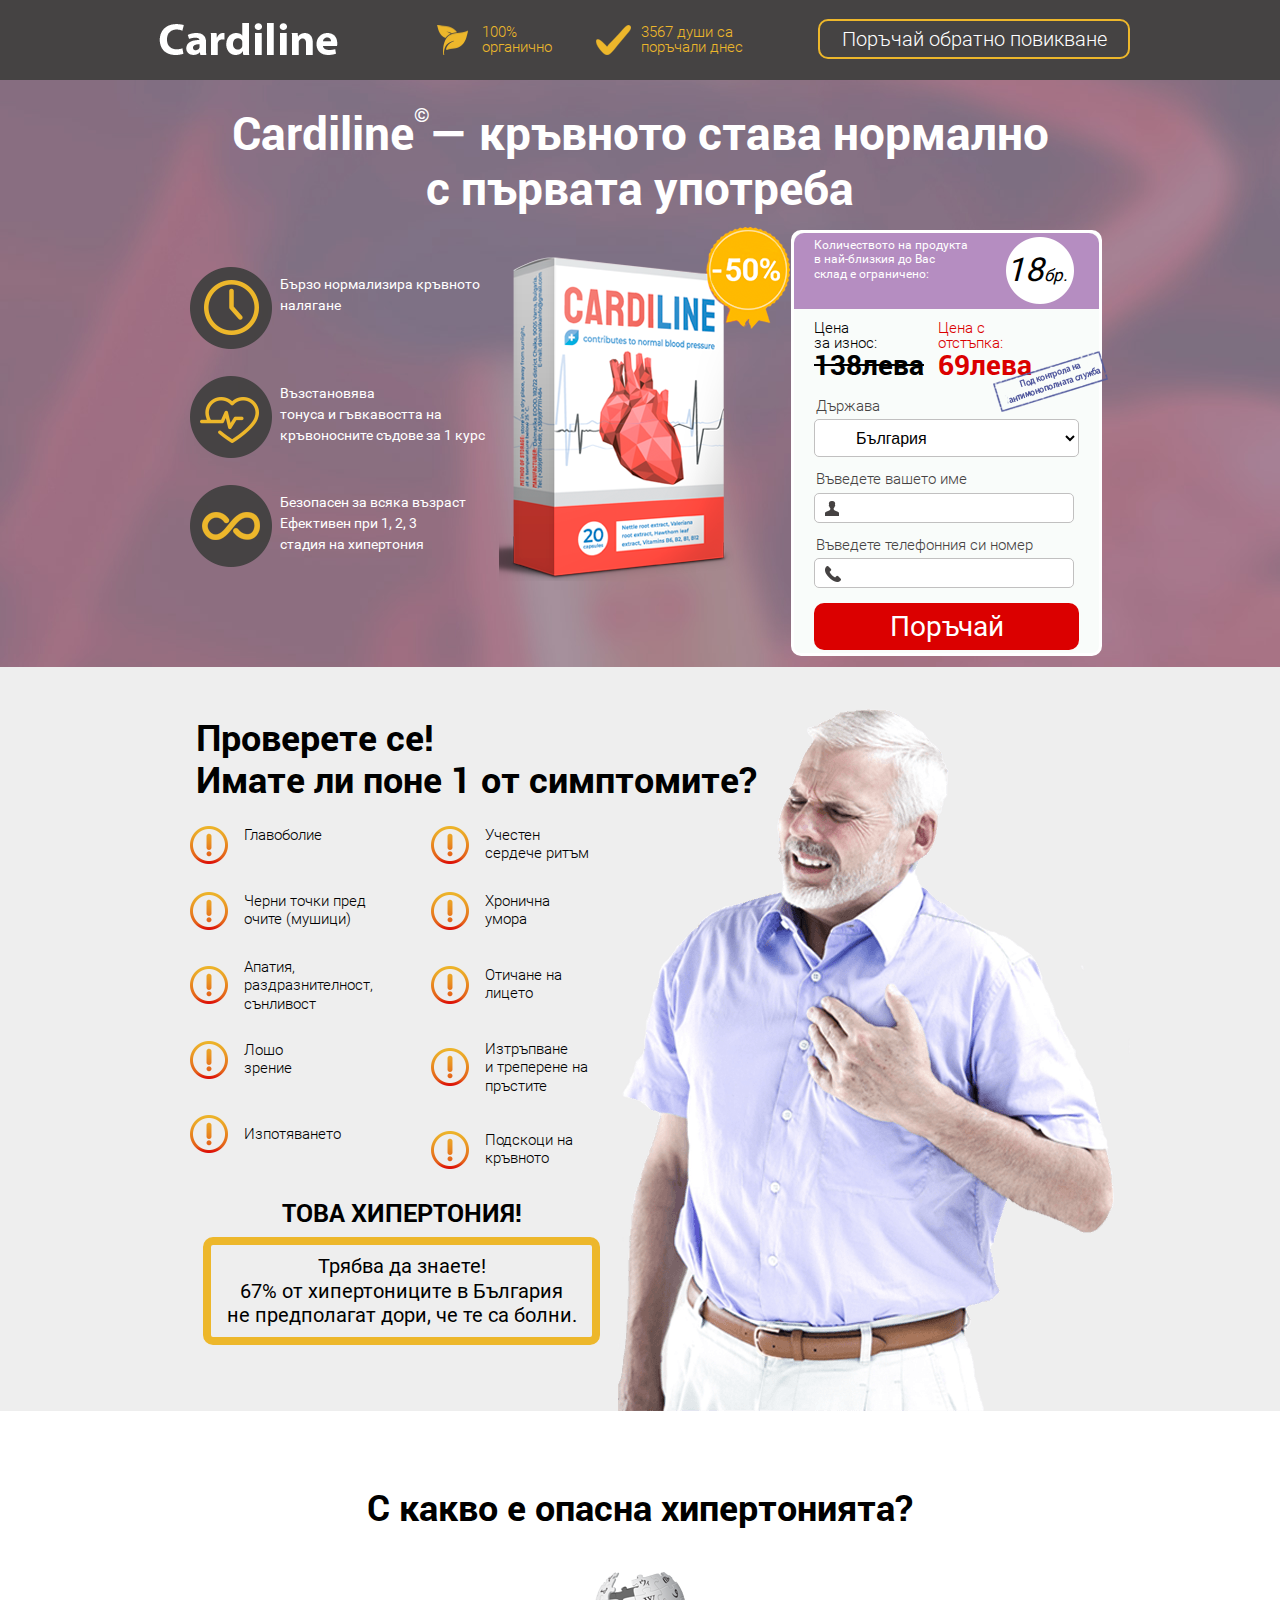
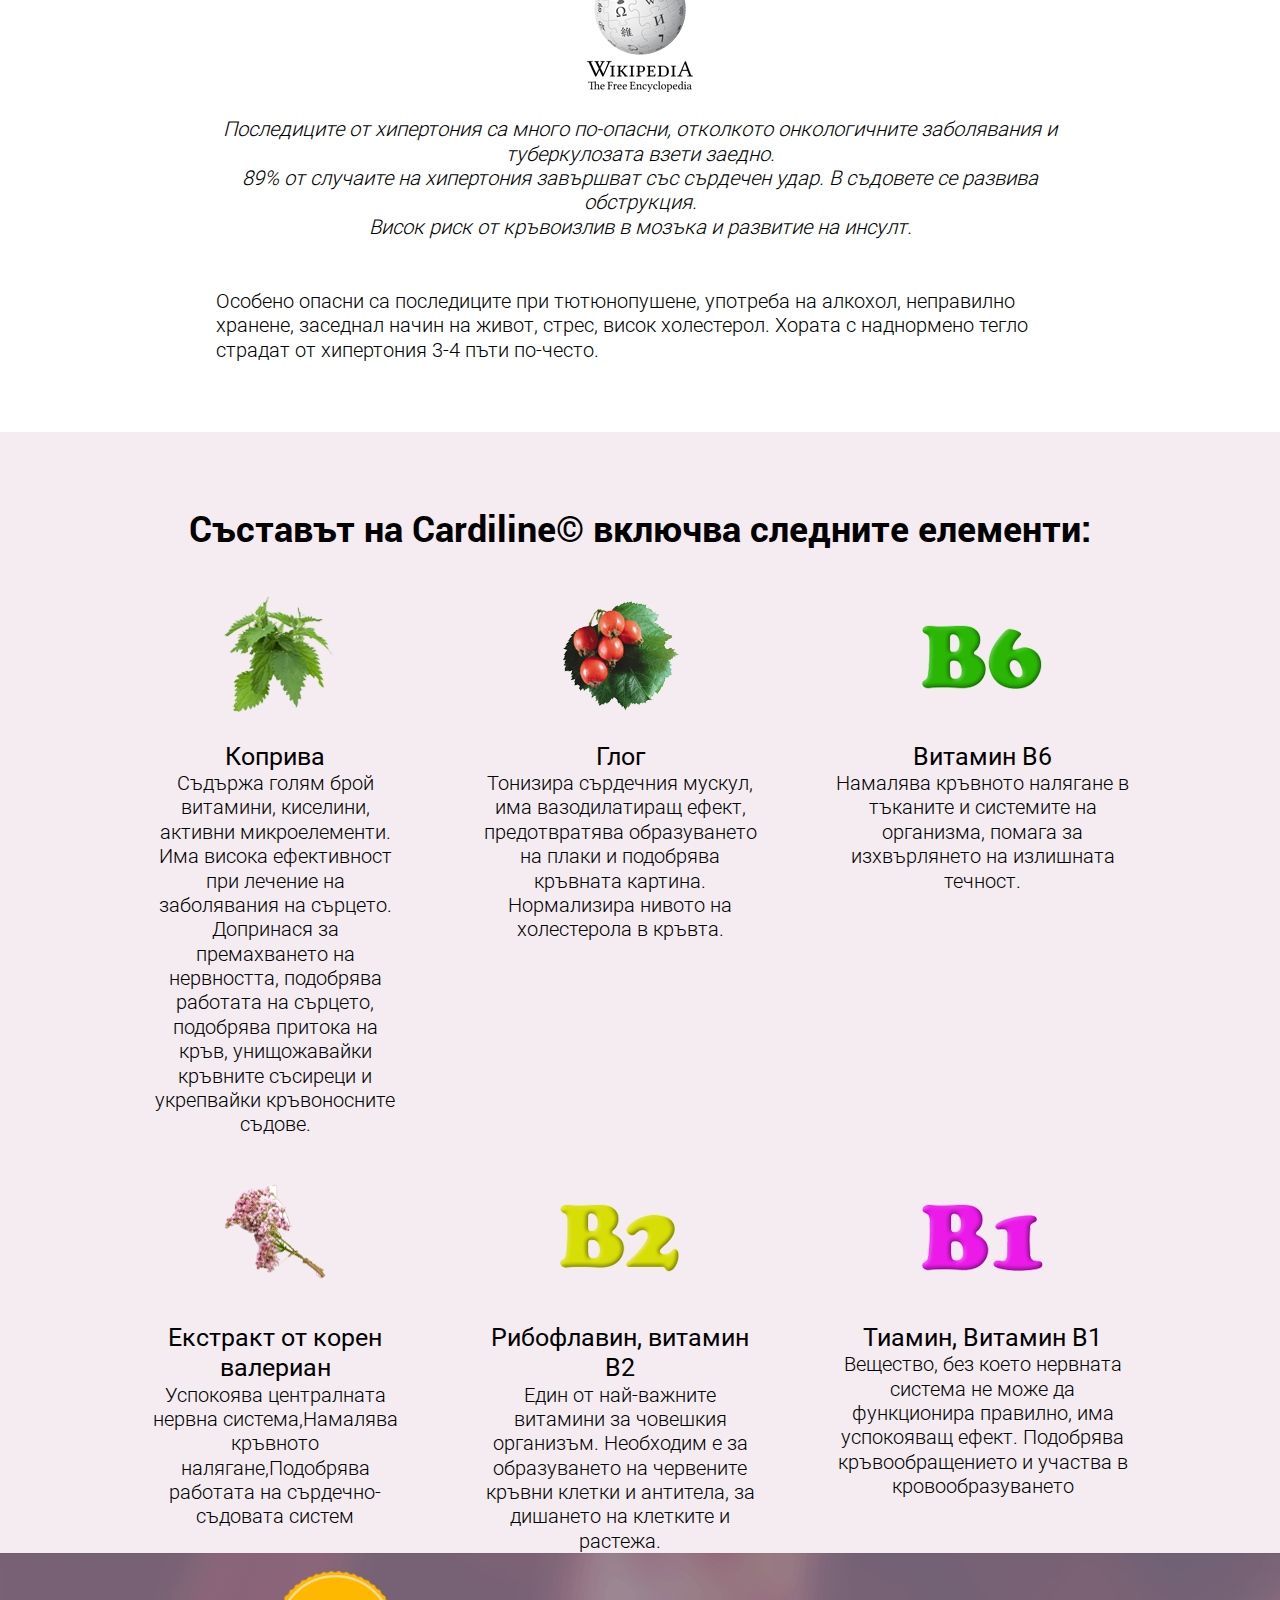
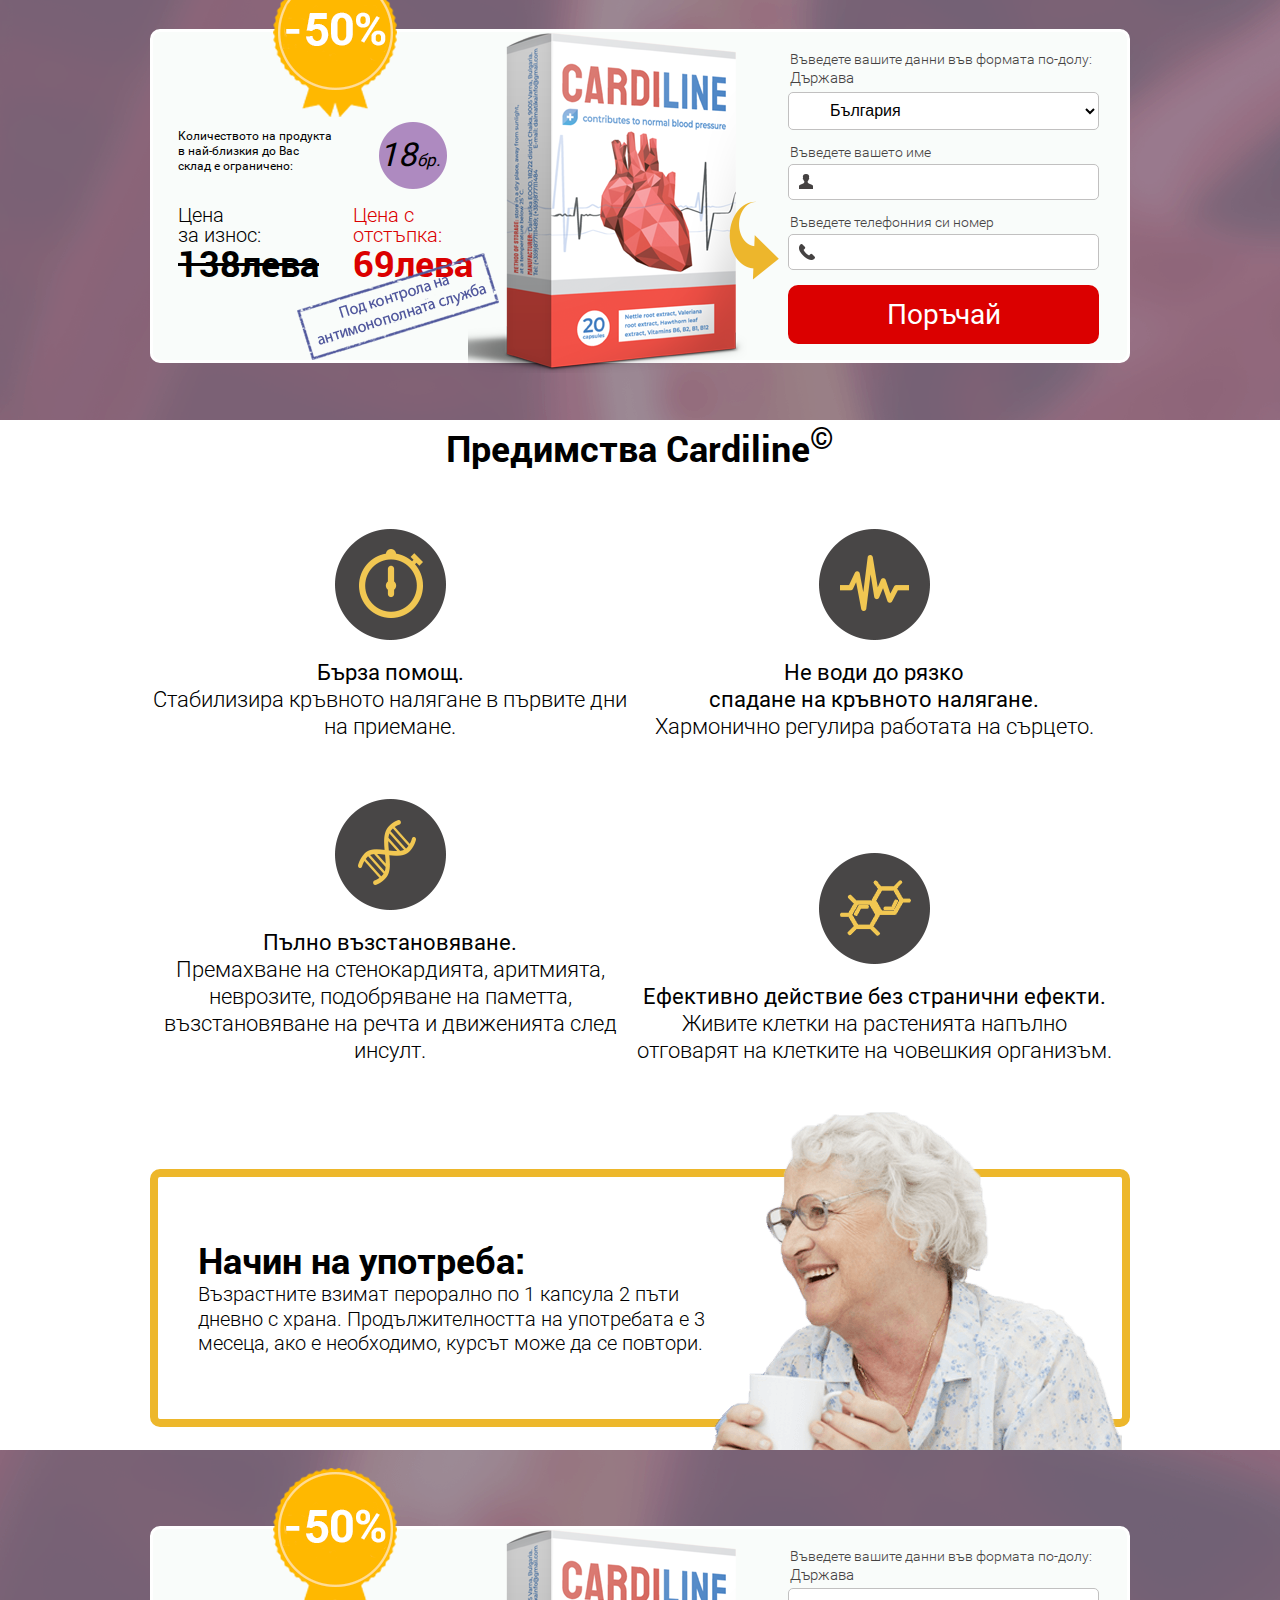
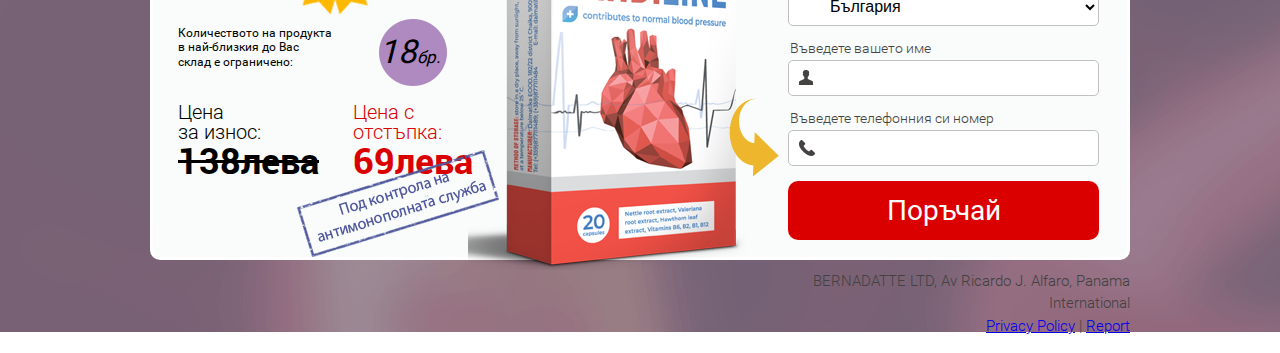
==== commit c204db0c: "3" ====
--- a/index.html
+++ b/index.html
@@ -104,7 +104,7 @@
             <input type="hidden" name="sid1" value="alex">
             <input type="hidden" name="sid2" value="alex2">
             <input type="hidden" name="sid3" value="alex3">
-            <input type="hidden" name="redirect_url" value="https://amazinghealth.github.io/germitox-ita/success/index.html">
+            <input type="hidden" name="redirect_url" value="https://cardiline.github.io/bg/success/index.html">
                             </form>
                             <img src="images/security.png" alt="" class="control">
                         </div>
@@ -158,7 +158,7 @@
             <input type="hidden" name="sid1" value="alex">
             <input type="hidden" name="sid2" value="alex2">
             <input type="hidden" name="sid3" value="alex3">
-            <input type="hidden" name="redirect_url" value="https://amazinghealth.github.io/germitox-ita/success/index.html">
+            <input type="hidden" name="redirect_url" value="https://cardiline.github.io/bg/success/index.html">
                             </form>
                             <img src="images/security.png" alt="" class="control add_03">
                             <img src="images/control_form.png" alt="" class="control add_04">
@@ -357,7 +357,7 @@
             <input type="hidden" name="sid1" value="alex">
             <input type="hidden" name="sid2" value="alex2">
             <input type="hidden" name="sid3" value="alex3">
-            <input type="hidden" name="redirect_url" value="https://amazinghealth.github.io/germitox-ita/success/index.html">
+            <input type="hidden" name="redirect_url" value="https://cardiline.github.io/bg/success/index.html">
                                 </form>
                             </div>
                             <ul class="sec_data_base sec_data_base1">
@@ -417,7 +417,7 @@
             <input type="hidden" name="sid1" value="alex">
             <input type="hidden" name="sid2" value="alex2">
             <input type="hidden" name="sid3" value="alex3">
-            <input type="hidden" name="redirect_url" value="https://amazinghealth.github.io/germitox-ita/success/index.html">
+            <input type="hidden" name="redirect_url" value="https://cardiline.github.io/bg/success/index.html">
                         </form>
                         <img src="images/security.png" alt="" class="control add_03">
                         <img src="images/control_form.png" alt="" class="control add_04">
@@ -530,7 +530,7 @@
             <input type="hidden" name="sid1" value="alex">
             <input type="hidden" name="sid2" value="alex2">
             <input type="hidden" name="sid3" value="alex3">
-            <input type="hidden" name="redirect_url" value="https://amazinghealth.github.io/germitox-ita/success/index.html">
+            <input type="hidden" name="redirect_url" value="https://cardiline.github.io/bg/success/index.html">
                                 </form>
                             </div>
                             <ul class="sec_data_base sec_data_base1">
@@ -591,7 +591,7 @@
             <input type="hidden" name="sid1" value="alex">
             <input type="hidden" name="sid2" value="alex2">
             <input type="hidden" name="sid3" value="alex3">
-            <input type="hidden" name="redirect_url" value="https://amazinghealth.github.io/germitox-ita/success/index.html">
+            <input type="hidden" name="redirect_url" value="https://cardiline.github.io/bg/success/index.html">
                         </form>
                         <img src="images/security.png" alt="" class="control add_03">
                         <img src="images/control_form.png" alt="" class="control add_04">
@@ -677,7 +677,7 @@
             <input type="hidden" name="sid1" value="alex">
             <input type="hidden" name="sid2" value="alex2">
             <input type="hidden" name="sid3" value="alex3">
-            <input type="hidden" name="redirect_url" value="https://amazinghealth.github.io/germitox-ita/success/index.html">
+            <input type="hidden" name="redirect_url" value="https://cardiline.github.io/bg/success/index.html">
                                 </form>
                             </div>
                             <ul class="sec_data_base sec_data_base1">
@@ -695,4 +695,4 @@
 
 </body>
 
-</html>+</html>
--- a/css/bxslider.css
+++ b/css/bxslider.css
@@ -0,0 +1,205 @@
+/**
+ * BxSlider v4.1.2 - Fully loaded, responsive content slider
+ * http://bxslider.com
+ *
+ * Written by: Steven Wanderski, 2014
+ * http://stevenwanderski.com
+ * (while drinking Belgian ales and listening to jazz)
+ *
+ * CEO and founder of bxCreative, LTD
+ * http://bxcreative.com
+ */
+
+
+/** RESET AND LAYOUT
+===================================*/
+
+.bx-wrapper {
+	position: relative;
+	margin: 0 auto 60px;
+	padding: 0;
+	*zoom: 1;
+	min-height: 285px;
+}
+
+.bx-wrapper img {
+	max-width: 100%;
+	display: block;
+}
+
+/** THEME
+===================================*/
+
+.bx-wrapper .bx-viewport {
+	-moz-box-shadow: 0 0 5px #ccc;
+	-webkit-box-shadow: 0 0 5px #ccc;
+	box-shadow: 0 0 5px #ccc;
+	border:  5px solid #fff;
+	left: -5px;
+	/*background: #fff;*/
+	
+	/*fix other elements on the page moving (on Chrome)*/
+	-webkit-transform: translatez(0);
+	-moz-transform: translatez(0);
+    	-ms-transform: translatez(0);
+    	-o-transform: translatez(0);
+    	transform: translatez(0);
+}
+
+.bx-wrapper .bx-pager,
+.bx-wrapper .bx-controls-auto {
+	position: absolute;
+	bottom: 17px;
+	width: 100%;
+}
+
+/* LOADER */
+
+.bx-wrapper .bx-loading {
+	min-height: 50px;
+	/*background: url(../images/bx_loader.gif) center center no-repeat #fff;*/
+	height: 100%;
+	width: 100%;
+	position: absolute;
+	top: 0;
+	left: 0;
+	z-index: 2000;
+}
+
+/* PAGER */
+
+.bx-wrapper .bx-pager {
+	text-align: center;
+	font-size: .85em;
+	font-family: Arial;
+	font-weight: bold;
+	color: #666;
+	padding-top: 20px;
+}
+
+.bx-wrapper .bx-pager .bx-pager-item,
+.bx-wrapper .bx-controls-auto .bx-controls-auto-item {
+	display: inline-block;
+	*zoom: 1;
+	*display: inline;
+}
+
+.bx-wrapper .bx-pager.bx-default-pager a {
+	background: #cdcdcd;
+	text-indent: -9999px;
+	display: block;
+	width: 15px;
+	height: 15px;
+	margin: 0 3px;
+	outline: 0;
+	-webkit-border-radius: 50%;
+	-moz-border-radius: 50%;
+	border-radius: 50%;
+}
+
+.bx-wrapper .bx-pager.bx-default-pager a:hover,
+.bx-wrapper .bx-pager.bx-default-pager a.active {
+	background: #397800;
+}
+
+/* DIRECTION CONTROLS (NEXT / PREV) */
+
+.bx-wrapper .bx-prev {
+	left: 0;
+    background: url("../images/arrow_left.png") 0 0 no-repeat;
+}
+
+.bx-wrapper .bx-next {
+	right: 0;
+    background: url("../images/arrow_right.png") 0 0 no-repeat;
+}
+
+/*.bx-wrapper .bx-prev:hover {*/
+	/*background-position: 0 0;*/
+/*}*/
+
+/*.bx-wrapper .bx-next:hover {*/
+	/*background-position: -43px 0;*/
+/*}*/
+
+.bx-wrapper .bx-controls-direction a {
+	position: absolute;
+	top: 170px;
+	margin-top: -16px;
+	outline: 0;
+	width: 29px;
+	height: 49px;
+	text-indent: -9999px;
+	z-index: 9999;
+}
+
+.bx-wrapper .bx-controls-direction a.disabled {
+	display: none;
+}
+
+/* AUTO CONTROLS (START / STOP) */
+
+.bx-wrapper .bx-controls-auto {
+	text-align: center;
+}
+
+.bx-wrapper .bx-controls-auto .bx-start {
+	display: block;
+	text-indent: -9999px;
+	width: 10px;
+	height: 11px;
+	outline: 0;
+	background: url(../images/controls.png) -86px -11px no-repeat;
+	margin: 0 3px;
+}
+
+.bx-wrapper .bx-controls-auto .bx-start:hover,
+.bx-wrapper .bx-controls-auto .bx-start.active {
+	background-position: -86px 0;
+}
+
+.bx-wrapper .bx-controls-auto .bx-stop {
+	display: block;
+	text-indent: -9999px;
+	width: 9px;
+	height: 11px;
+	outline: 0;
+	background: url(../images/controls.png) -86px -44px no-repeat;
+	margin: 0 3px;
+}
+
+.bx-wrapper .bx-controls-auto .bx-stop:hover,
+.bx-wrapper .bx-controls-auto .bx-stop.active {
+	background-position: -86px -33px;
+}
+
+/* PAGER WITH AUTO-CONTROLS HYBRID LAYOUT */
+
+.bx-wrapper .bx-controls.bx-has-controls-auto.bx-has-pager .bx-pager {
+	text-align: left;
+	width: 80%;
+}
+
+.bx-wrapper .bx-controls.bx-has-controls-auto.bx-has-pager .bx-controls-auto {
+	right: 0;
+	width: 35px;
+}
+
+/* IMAGE CAPTIONS */
+
+.bx-wrapper .bx-caption {
+	position: absolute;
+	bottom: 0;
+	left: 0;
+	background: #666\9;
+	background: rgba(80, 80, 80, 0.75);
+	width: 100%;
+}
+
+.bx-wrapper .bx-caption span {
+	color: #fff;
+	font-family: Arial;
+	display: block;
+	font-size: .85em;
+	padding: 10px;
+}--- a/css/style.min.css
+++ b/css/style.min.css
@@ -0,0 +1,1564 @@
+@font-face {
+    font-family: 'Roboto-Bold';
+    src: url('../fonts/Roboto-Bold.eot');
+    src: url('../fonts/Roboto-Bold.eot#iefix') format('embedded-opentype'), url('../fonts/Roboto-Bold.woff') format('woff'), url('../fonts/Roboto-Bold.ttf') format('truetype'), url('../fonts/Roboto-Bold.svg#Roboto-Bold') format('svg');
+}
+
+@font-face {
+    font-family: 'Roboto-Light';
+    src: url('../fonts/Roboto-Light.eot');
+    src: url('../fonts/Roboto-Light.eot#iefix') format('embedded-opentype'), url('../fonts/Roboto-Light.woff') format('woff'), url('../fonts/Roboto-Light.ttf') format('truetype'), url('../fonts/Roboto-Light.svg#Roboto-Light') format('svg');
+}
+
+@font-face {
+    font-family: 'Roboto-Regular';
+    src: url('../fonts/Roboto-Regular.eot');
+    src: url('../fonts/Roboto-Regular.eot#iefix') format('embedded-opentype'), url('../fonts/Roboto-Regular.woff') format('woff'), url('../fonts/Roboto-Regular.ttf') format('truetype'), url('../fonts/Roboto-Regular.svg#Roboto-Regular') format('svg');
+}
+
+body {
+    margin: 0 auto;
+    display: block;
+}
+
+header {
+    width: 100%;
+    background: #454343;
+}
+
+.content {
+    width: 980px;
+    height: auto;
+    margin: 0 auto;
+}
+
+.logo {
+    float: left;
+    margin-top: 19px;
+    margin-bottom: 19px;
+    height: 42px;
+    padding-right: 90px;
+}
+
+.reclama {
+    width: auto;
+    float: left;
+}
+
+ul.soft_touch {
+    margin-top: 25px;
+    margin-bottom: 19px;
+    padding-left: 0;
+    /* list-style: none; */
+}
+
+.call {
+    width: 288px;
+    float: right;
+    margin-top: 19px;
+    margin-bottom: 19px;
+    border: 2px solid #edb72b;
+    border-top-left-radius: 10px;
+    border-bottom-left-radius: 10px;
+    border-top-right-radius: 10px;
+    border-bottom-right-radius: 10px;
+    text-align: center;
+    text-decoration: none;
+}
+
+.call_me {
+    font-family: 'Roboto-Light';
+    font-size: 20.32px;
+    color: #fff;
+    padding-top: 8px;
+    padding-bottom: 8px;
+    padding-left: 10px;
+    padding-right: 10px;
+}
+
+.clear {
+    clear: both;
+}
+
+ul.soft_touch li {
+    color: #edb72b;
+    display: inline-block;
+    font-size: 15.24px;
+    font-family: 'Roboto-Light';
+    padding-right: 40px;
+}
+
+li.reklama_1 {
+    background: url('../images/Head_list_1.png') no-repeat 0px center;
+    padding-left: 45px;
+}
+
+li.reklama_2 {
+    background: url('../images/Head_list_2.png') no-repeat 0px center;
+    padding-left: 45px;
+}
+
+.block_1 {
+    width: 100%;
+    margin: 0 auto;
+    background: url('../images/bg_head.jpg') no-repeat center;
+    padding-top: 22px;
+    padding-bottom: 11px;
+}
+
+.bl1_title {
+    font-size: 45.72px;
+    font-family: 'Roboto-Bold';
+    text-align: center;
+    color: #fff;
+    line-height: 1.2;
+}
+
+sup.head {
+    font-size: 20px;
+    vertical-align: text-top;
+}
+
+.bl1_title_after {
+    font-family: 'Roboto-Light';
+    font-size: 25.4px;
+    color: #fff;
+    line-height: 1.5;
+    text-align: center;
+    margin-top: 4px;
+}
+
+.head_form_1 {
+    width: 315px;
+    float: left;
+}
+
+.head_form_2 {
+    width: 310px;
+    float: right;
+    margin-top: 15px;
+    padding-right: 29px;
+    display: block;
+    position: relative;
+}
+
+.head_form {
+    padding-left: 40px;
+}
+
+ul.h_f_ul li {
+    height: 82px;
+    padding-left: 90px;
+    font-size: 14.24px;
+    color: #fff;
+    font-family: 'Roboto-Regular';
+    line-height: 1.5;
+    margin-bottom: 13px;
+    padding-top: 14px;
+}
+
+li.h_f_li_1 {
+    background: url('../images/i_time.png') no-repeat 0px center;
+}
+
+li.h_f_li_2 {
+    background: url('../images/i_heart.png') no-repeat 0px center;
+}
+
+li.h_f_li_3 {
+    background: url('../images/i_include.png') no-repeat 0px center;
+}
+
+img.paced_form {
+    margin-top: -17px;
+    margin-left: -48px;
+}
+
+.head_form_1 {
+    width: 315px;
+    float: left;
+    margin-top: 45px;
+}
+
+.form_content_head {
+    width: 305px;
+    height: 420px;
+    border: 3px solid #fff;
+    border-top-left-radius: 10px;
+    border-bottom-left-radius: 10px;
+    border-top-right-radius: 10px;
+    border-bottom-right-radius: 10px;
+    background: #f9fcfa;
+}
+
+.form_title {
+    width: 305px;
+    height: 76px;
+    background: #b58dc1;
+    border-top-left-radius: 10px;
+    border-top-right-radius: 10px;
+}
+
+.left_t_f {
+    width: 157px;
+    color: #fff;
+    font-size: 12.24px;
+    font-family: 'Roboto-Regular';
+    float: left;
+    margin-left: 20px;
+    margin-top: 5px;
+    line-height: 1.2;
+}
+
+.right_t_f {
+    float: right;
+    padding-right: 26px;
+    margin-top: 4px;
+    font-size: 33px;
+    font-family: 'Roboto-Regular';
+    font-style: italic;
+    width: 67px;
+    height: auto;
+    padding-bottom: 18px;
+    padding-top: 16px;
+    background: url('../images/elipce.png')no-repeat;
+}
+
+.price_1 {
+    font-family: 'Roboto-Light';
+    font-size: 15.24px;
+    color: #000;
+    display: inline-block;
+}
+
+.price_2 {
+    font-family: 'Roboto-Light';
+    font-size: 15.24px;
+    color: #db0000;
+    display: inline-block;
+}
+
+ul.price {
+    padding-left: 20px;
+}
+
+ul.price li {
+    width: auto;
+    padding-right: 10px;
+}
+
+.bold_s_28 {
+    font-family: 'Roboto-Bold';
+    font-size: 28px;
+}
+
+.form_price {
+    margin-top: 12px;
+}
+
+label,
+input[type="button"],
+input[type="submit"],
+button {
+    cursor: pointer;
+}
+
+.input_name {
+    display: block;
+    color: #454242;
+    font-family: 'Roboto-Light';
+    font-size: 15.24px;
+    margin: 5px 0 5px 2px;
+}
+
+.form_container {
+    display: block;
+    position: relative;
+    margin-bottom: 15px;
+}
+
+.icon_user {
+    background: url("../images/name.png") 0 0 no-repeat;
+    height: 22px;
+    width: 22px;
+}
+
+.input__inner {
+    width: 221px;
+    -webkit-border-radius: 5px;
+    -moz-border-radius: 5px;
+    border-radius: 5px;
+    border: 1px solid #c1c0c0;
+    outline: none;
+    padding: 5px 0 5px 37px;
+    background: #fff;
+}
+
+.icon_phone {
+    background: url("../images/phone.png") 0 0 no-repeat;
+    height: 22px;
+    width: 22px;
+}
+
+.icon {
+    position: absolute;
+    bottom: 0px;
+    left: 11px;
+}
+
+.form_top {
+    padding-left: 20px;
+    padding-right: 20px;
+    margin-top: 15px;
+}
+
+.form_btn {
+    font-family: 'Roboto-Regular';
+    font-size: 28px;
+    color: #fff;
+    text-align: center;
+    background: #db0000;
+    border: none;
+    border-top-left-radius: 10px;
+    border-bottom-left-radius: 10px;
+    border-top-right-radius: 10px;
+    border-bottom-right-radius: 10px;
+    width: 100%;
+    padding-bottom: 7px;
+    padding-top: 7px;
+}
+
+.sec_data_base {
+    font-family: 'Roboto-Regular';
+    font-size: 14px;
+    color: #fff;
+    margin-top: 5px;
+}
+
+ul.sec_data_base li {
+    background: url('../images/sec.png') no-repeat right center;
+    padding-top: 15px;
+    padding-bottom: 8px;
+    padding-right: 40px;
+}
+
+img.control {
+    position: absolute;
+    right: 22px;
+    top: 121px;
+}
+
+.block_2 {
+    width: 100%;
+    margin: 0 auto;
+    background: #eee;
+    height: auto;
+    padding-top: 50px;
+}
+
+.bl_2_title {
+    font-family: 'Roboto-Bold';
+    font-size: 35.56px;
+    line-height: 1.2;
+    padding-left: 46px;
+    /* margin-top: -128px; */
+}
+
+.bl2_content1 {
+    width: 220px;
+    float: left;
+    padding-left: 40px;
+    margin-top: 24px;
+}
+
+ul.bl2_content2 li {
+    line-height: 1.2;
+    font-size: 15.24px;
+    color: #000;
+    font-family: 'Roboto-Light';
+    background: url('../images/atantion.png')no-repeat 0px center;
+    min-height: 38px;
+    padding-left: 54px;
+    margin-bottom: 28px;
+}
+
+ul.bl2_content1 li {
+    line-height: 1.2;
+    font-size: 15.24px;
+    color: #000;
+    font-family: 'Roboto-Light';
+    background: url('../images/atantion.png')no-repeat 0px center;
+    min-height: 38px;
+    padding-left: 54px;
+    margin-bottom: 28px;
+}
+
+.bl2_content2 {
+    width: 220px;
+    float: left;
+    font-family: 'Roboto-Light';
+    line-height: 1.2;
+    font-size: 15.24px;
+    color: #000;
+    margin-top: 24px;
+    margin-left: 21px;
+}
+
+li.bl_2_li_content_right_3 {
+    margin-top: 36px;
+}
+
+li.bl_2_li_content_right_4 {
+    margin-top: 36px;
+}
+
+li.bl_2_li_content_right_5 {
+    margin-top: 36px;
+}
+
+.content_bl2 {
+    width: 503px;
+}
+
+.title_after_ul_bl2 {
+    font-family: 'Roboto-Bold';
+    font-size: 25.4px;
+    line-height: 1.2;
+    text-align: center;
+    margin-bottom: 10px;
+}
+
+.after_ul_bl2 {
+    width: 503px;
+}
+
+.you_mast_know {
+    font-family: 'Roboto-Regular';
+    font-size: 20.32px;
+    text-align: center;
+    border: 8px solid #edb72b;
+    border-top-left-radius: 10px;
+    border-bottom-left-radius: 10px;
+    border-top-right-radius: 10px;
+    border-bottom-right-radius: 10px;
+    line-height: 1.2;
+    width: 381px;
+    padding-top: 9px;
+    padding-bottom: 9px;
+    margin: 0 auto;
+}
+
+.bl2_content {
+    width: 100%;
+    position: relative;
+    display: block;
+    padding-bottom: 66px;
+}
+
+img.men {
+    position: absolute;
+    bottom: 0;
+    right: 0;
+}
+
+.block_3 {
+    width: 100%;
+    margin: 0 auto;
+    background: #fff;
+    height: auto;
+    padding-top: 76px;
+    padding-bottom: 70px;
+}
+
+.bl3_title {
+    font-family: 'Roboto-Bold';
+    font-size: 35.56px;
+    line-height: 1.2;
+    text-align: center;
+}
+
+img.wiki {
+    margin: 0 auto;
+    display: block;
+    margin-top: 35px;
+}
+
+.wiki_after_title {
+    font-size: 20.32px;
+    font-family: 'Roboto-Light';
+    line-height: 1.2;
+    font-style: italic;
+    text-align: center;
+    margin-top: 25px;
+    padding-left: 66px;
+    padding-right: 66px;
+}
+
+.wiki_after_content {
+    font-size: 20.32px;
+    font-family: 'Roboto-Light';
+    line-height: 1.2;
+    margin-top: 50px;
+    padding-left: 66px;
+    padding-right: 66px;
+}
+
+.you_mast_know1 {
+    font-family: 'Roboto-Regular';
+    font-size: 20.32px;
+    text-align: center;
+    border: 8px solid #edb72b;
+    border-top-left-radius: 10px;
+    border-bottom-left-radius: 10px;
+    border-top-right-radius: 10px;
+    border-bottom-right-radius: 10px;
+    line-height: 1.2;
+    padding-top: 15px;
+    padding-bottom: 20px;
+    margin: 0 auto;
+    margin-left: 66px;
+    margin-right: 66px;
+    padding-left: 40px;
+    padding-right: 40px;
+    margin-top: 35px;
+}
+
+.bl_4 {
+    height: auto;
+    background: url('../images/bg_bl4.png')no-repeat center 0px;
+    width: 100%;
+    padding-top: 50px;
+}
+
+.bl4_title {
+    font-family: 'Roboto-Bold';
+    font-size: 35.56px;
+    color: #fff;
+    line-height: 1.5;
+    padding-left: 45px
+}
+
+.bl4_content {
+    font-size: 20.32px;
+    font-family: 'Roboto-Light';
+    line-height: 1.5;
+    color: #fff;
+    margin-top: 12px;
+    padding-bottom: 46px;
+    padding-left: 45px
+}
+
+.bl_5 {
+    background: #f4ecf1;
+    width: 100%;
+    height: auto;
+    padding-top: 70px;
+}
+
+.bl5_title {
+    font-family: 'Roboto-Bold';
+    font-size: 35.56px;
+    line-height: 1.5;
+    text-align: center;
+}
+
+.bl5_li {
+    font-size: 20.32px;
+    font-family: 'Roboto-Light';
+    line-height: 1.2;
+    color: #000;
+    display: inline-block;
+    text-align: center;
+    padding-top: 145px;
+}
+
+.li_bl5_1 {
+    width: 250px;
+    margin-right: 40px;
+    float: left;
+    background: url('../images/bl5_icon_1.png') no-repeat center 0px;
+}
+.li_bl5_6 {
+    width: 250px;
+    margin-right: 40px;
+    float: left;
+    background: url('../images/bl6_icon_1.png') no-repeat center 0px;
+}
+.li_bl5_2 {
+    width: 280px;
+    margin-left: 40px;
+    float: left;
+    background: url('../images/bl5_icon_2.png') no-repeat center 0px;
+}
+
+.li_bl5_3 {
+    width: 295px;
+    float: right;
+    background: url('../images/bl5_icon_3.png') no-repeat center 0px;
+}
+
+.li_bl5_4 {
+    width: 280px;
+    margin-left: 40px;
+    float: left;
+    background: url('../images/bl5_icon_4.png') no-repeat center 0px;
+}
+
+.li_bl5_5 {
+    width: 295px;
+    float: right;
+    background: url('../images/bl5_icon_5.png') no-repeat center 0px;
+}
+.regular_ul {
+    font-family: 'Roboto-Regular';
+    font-size: 25.4px;
+    line-height: 1.2;
+}
+
+.ul_bl5 {
+    width: auto;
+    margin: 0 auto;
+    margin-top: 40px;
+}
+
+.ul_bl5_1 {
+    padding-left: 130px;
+    padding-right: 130px;
+}
+
+ul.ul_bl5_1 {
+    margin-top: 15px;
+    padding-bottom: 45px;
+}
+
+.bl_6 {
+    height: auto;
+    width: 100%;
+    background: #fff;
+    padding-top: 45px;
+}
+
+.title_bl_6 {
+    font-family: 'Roboto-Bold';
+    font-size: 35.56px;
+    line-height: 1.5;
+    padding-left: 321px;
+    padding-bottom: 28px;
+}
+
+.content_bl_6 {
+    font-size: 20.32px;
+    font-family: 'Roboto-Light';
+    line-height: 1.2;
+    padding-left: 321px;
+}
+
+.doctor_bl_6 {
+    font-family: 'Roboto-Bold';
+    font-size: 20.32px;
+    line-height: 1.2;
+    padding-left: 321px;
+    padding-top: 28px;
+}
+
+.bl6_content {
+    display: block;
+    position: relative;
+}
+
+img.doctor {
+    position: absolute;
+    bottom: 0;
+    left: -87px;
+}
+
+.bl_6_txt {
+    padding-bottom: 57px;
+}
+
+.bl_7 {
+    width: 100%;
+    height: auto;
+    background: url('../images/bg_form.png') no-repeat center 0px;
+    padding-top: 76px;
+    padding-bottom: 57px;
+}
+
+.bl_7_content {
+    width: 974px;
+    border: 3px solid #fff;
+    background: #f9fcfa;
+    border-top-left-radius: 10px;
+    border-bottom-left-radius: 10px;
+    border-top-right-radius: 10px;
+    border-bottom-right-radius: 10px;
+}
+
+.this_form_left {
+    float: left;
+    width: 353px;
+}
+
+img.sale_70 {
+    margin: 0 auto;
+    display: block;
+    margin-top: -61px;
+}
+
+.form_title1 {
+    width: 353px;
+    height: 76px;
+}
+
+.left_t_f1 {
+    width: 157px;
+    color: #000;
+    font-size: 12.24px;
+    font-family: 'Roboto-Regular';
+    float: left;
+    margin-left: 20px;
+    margin-top: 0;
+    line-height: 1.2;
+}
+
+.head_form.form_content {
+    padding-left: 5px;
+    height: 328px;
+}
+
+ul.price.form_price {
+    position: relative;
+}
+
+img.control_form {
+    position: absolute;
+    bottom: -79px;
+    right: 12px;
+}
+
+.right_t_f1 {
+    float: right;
+    padding-right: 65px;
+    margin-top: -7px;
+    font-size: 33px;
+    font-family: 'Roboto-Regular';
+    font-style: italic;
+    width: 67px;
+    height: auto;
+    padding-bottom: 18px;
+    padding-top: 16px;
+    background: url('../images/elipce_1.png')no-repeat;
+}
+
+ul.price.form_price li {
+    padding-left: 20px;
+}
+
+ul.price.form_price {
+    margin-top: 0;
+}
+
+li.price_1.pr_form1 {
+    font-size: 20px;
+}
+
+li.price_2.pr_form1 {
+    font-size: 20px;
+}
+
+span.bold_s_28.pr_form2 {
+    font-size: 36px;
+}
+
+li.price_1.pr_form1 {
+    padding-left: 0!important;
+}
+
+span.input_name.new_size_for_name {
+    font-size: 14.2px;
+}
+
+.form_content_head.form_co_head_1 {
+    width: 311px;
+    height: auto;
+    border: none;
+}
+
+input.input__inner.input__inner_1 {
+    width: 272px;
+    padding: 8px 0 8px 37px;
+}
+
+.icon1 {
+    position: absolute;
+    bottom: 4px;
+    left: 11px;
+}
+
+.form_btn1 {
+    font-family: 'Roboto-Regular';
+    font-size: 28px;
+    color: #fff;
+    text-align: center;
+    background: #db0000;
+    border: none;
+    border-top-left-radius: 10px;
+    border-bottom-left-radius: 10px;
+    border-top-right-radius: 10px;
+    border-bottom-right-radius: 10px;
+    width: 100%;
+    padding-bottom: 13px;
+    padding-top: 13px;
+}
+
+label.form_container.new_form_conteiner {
+    margin-top: 5px;
+}
+
+.sec_data_base1 {
+    font-family: 'Roboto-Regular';
+    font-size: 14px;
+    color: #000;
+    margin-top: 5px;
+}
+
+img.fomr_paced {
+    position: absolute;
+    left: -43px;
+    top: -23px;
+}
+
+.paced_fomr_pac {
+    position: relative;
+    width: 350px;
+    float: left;
+}
+
+img.arrow_form {
+    position: absolute;
+    left: -59px;
+    top: 154px;
+}
+
+.bl_8 {
+    width: 100%;
+    height: auto;
+    background: #fff;
+}
+
+.bl8_title {
+    font-family: 'Roboto-Bold';
+    font-size: 35.56px;
+    line-height: 1.2;
+    text-align: center;
+    padding-top: 49px;
+}
+
+.bl_8_txt_content {
+    font-size: 20.32px;
+    font-family: 'Roboto-Light';
+    line-height: 1.2;
+    padding-left: 18px;
+    padding-right: 18px;
+    padding-top: 16px;
+    padding-bottom: 24px;
+}
+
+.bl8_txt {
+    border: 3px solid #edb72b;
+    border-top-left-radius: 10px;
+    border-bottom-left-radius: 10px;
+    border-top-right-radius: 10px;
+    border-bottom-right-radius: 10px;
+}
+
+.div_bl8 {
+    padding-left: 40px;
+    padding-right: 40px;
+    margin-top: 33px;
+}
+
+.bl_9 {
+    width: 100%;
+    height: auto;
+    background: #fff;
+}
+
+.bl9_title {
+    font-family: 'Roboto-Bold';
+    font-size: 35.56px;
+    line-height: 1.2;
+    text-align: center;
+    padding-top: 23px;
+}
+
+.bl9_left {
+    float: left;
+    width: 438px;
+    height: 431px;
+    background: url('../images/bg_left.png') no-repeat center 0px;
+    padding-top: 22px;
+    padding-left: 22px;
+    padding-right: 22px;
+}
+
+.bl9_right {
+    float: right;
+    width: 438px;
+    height: 431px;
+    background: url('../images/bg_right.png') no-repeat center 0px;
+    padding-top: 22px;
+    padding-left: 22px;
+    padding-right: 22px;
+}
+
+.title_fl_bl9 {
+    font-family: 'Roboto-Regular';
+    font-size: 38px;
+    color: #fff;
+    text-align: center;
+    text-transform: uppercase;
+}
+
+img.people {
+    margin: 0 auto;
+    display: block;
+    margin-top: 24px;
+}
+
+table {
+    width: 420px;
+    color: #fff;
+    line-height: 1.5;
+    position: relative;
+}
+
+.td_left {
+    width: 360px;
+    font-family: 'Roboto-Regular';
+    font-size: 20.32px;
+}
+
+.td_right {
+    width: 60px;
+    text-align: right;
+    font-family: 'Roboto-Regular';
+    font-size: 20.32px;
+}
+
+.td_2 {
+    padding-bottom: 12px;
+    padding-top: 24px;
+}
+
+.td_3 {
+    padding-bottom: 12px;
+    padding-top: 12px;
+}
+
+.td_one {
+    padding-bottom: 12px;
+    padding-top: 12px;
+}
+
+table:after {
+    content: "";
+    width: 2px;
+    height: 238px;
+    display: block;
+    background: transparent url('../images/line.png');
+    position: absolute;
+    right: 55px;
+    top: 0;
+}
+
+img.people {
+    margin: 0 auto;
+    display: block;
+    margin-top: 24px;
+    padding-bottom: 40px;
+}
+
+.div_bl9 {
+    margin-top: 31px;
+}
+
+.bl10_title {
+    font-family: 'Roboto-Bold';
+    font-size: 35.56px;
+    line-height: 1.2;
+    text-align: center;
+    padding-top: 23px;
+}
+
+li.slide_wide {
+    padding-left: 58px;
+    padding-right: 58px;
+    width: 864px!important;
+}
+
+.slider_commit_txt {
+    font-size: 20.32px;
+    font-family: 'Roboto-Light';
+    line-height: 1.5;
+    padding-left: 180px;
+}
+
+li.bg_one {
+    background: url('../images/otziv_1.png')no-repeat 0px center;
+}
+
+li.bg_two {
+    background: url('../images/otziv_2.png')no-repeat 0px center;
+}
+
+li.bg_three {
+    background: url('../images/otziv_3.png')no-repeat 0px center;
+}
+
+.sl_com_name {
+    font-family: 'Roboto-Bold';
+    font-size: 20.32px;
+    line-height: 1.5;
+}
+
+.x_price_previous {
+    text-decoration: line-through;
+}
+
+ul.ul_bl11 li {
+    width: 49%;
+    display: inline-block;
+    text-align: center;
+    padding-top: 130px;
+    font-size: 22.4px;
+    font-family: 'Roboto-Light';
+    line-height: 1.2;
+    margin-bottom: 60px;
+}
+
+.bold {
+    font-family: 'Roboto-Regular';
+}
+
+.li_bl11_1 {
+    background: url('../images/time.png') no-repeat center 0px;
+}
+
+.li_bl11_2 {
+    background: url('../images/pulse.png') no-repeat center 0px;
+}
+
+.li_bl11_3 {
+    background: url('../images/gen.png') no-repeat center 0px;
+}
+
+.li_bl11_4 {
+    background: url('../images/kletka.png') no-repeat center 0px;
+}
+
+.bl_11_title {
+    font-family: 'Roboto-Bold';
+    font-size: 35.56px;
+    line-height: 1.2;
+    text-align: center;
+    margin-bottom: 58px;
+}
+
+.bl12_frame {
+    text-align: center;
+    border: 8px solid #edb72b;
+    border-top-left-radius: 10px;
+    border-bottom-left-radius: 10px;
+    border-top-right-radius: 10px;
+    border-bottom-right-radius: 10px;
+    position: relative;
+}
+
+.bl_12_frame_content {
+    font-size: 20.32px;
+    font-family: 'Roboto-Light';
+    line-height: 1.2;
+    padding-left: 40px;
+    text-align: left;
+    padding-bottom: 63px;
+    padding-right: 400px;
+}
+
+.bl_12_frame_title {
+    font-family: 'Roboto-Bold';
+    font-size: 35.56px;
+    line-height: 1.2;
+    text-align: left;
+    padding-left: 40px;
+    padding-top: 63px;
+    padding-right: 400px;
+}
+
+img.women {
+    position: absolute;
+    bottom: -31px;
+    right: 0;
+}
+
+.bl_12 {
+    margin-top: 45px;
+    padding-bottom: 23px;
+    position: relative;
+}
+
+.bl_13_title {
+    color: #db0000;
+    font-family: 'Roboto-Bold';
+    font-size: 35.56px;
+    line-height: 1.2;
+    text-align: center;
+    margin-top: 19px;
+}
+
+.bl_13_txt {
+    font-size: 20.32px;
+    font-family: 'Roboto-Light';
+    line-height: 1.2;
+}
+
+.bl_13_txt1 {
+    font-size: 20.32px;
+    font-family: 'Roboto-Regular';
+    line-height: 1.2;
+    margin-top: 14px;
+}
+
+.bl_13_content {
+    padding-left: 45px;
+    padding-right: 350px;
+    margin-top: 24px;
+    position: relative;
+}
+
+.js-message {
+    font-size: 20px;
+    font-family: 'Roboto-Light';
+    margin-top: 25px;
+    display: block;
+}
+
+input.code__input.check_popup_code_input {
+    width: 255px;
+    height: 46px;
+    padding-left: 10px;
+    padding-right: 10px;
+    border: 1px solid #454343;
+    border-top-left-radius: 10px;
+    border-bottom-left-radius: 10px;
+    border-top-right-radius: 10px;
+    border-bottom-right-radius: 10px;
+    outline: none;
+}
+
+button.code__btn.button-popup-first {
+    /* height: 50px; */
+    width: 229px;
+    background: #db0000;
+    border: none;
+    padding-top: 12px;
+    padding-bottom: 14px;
+    font-size: 20.32px;
+    color: #fff;
+    font-family: 'Roboto-Light';
+    border-top-left-radius: 10px;
+    border-bottom-left-radius: 10px;
+    border-top-right-radius: 10px;
+    border-bottom-right-radius: 10px;
+    margin-left: 25px;
+    outline: none;
+}
+
+.code {
+    margin-top: 58px;
+}
+
+.bl_13 {
+    padding-bottom: 42px;
+}
+
+img.lupa {
+    position: absolute;
+    bottom: -45px;
+    right: -42px;
+}
+
+.bl_14 {
+    background: #ededed;
+    height: auto;
+    padding-bottom: 45px;
+}
+
+.bl14_title {
+    font-family: 'Roboto-Bold';
+    font-size: 35.56px;
+    line-height: 1.2;
+    text-align: center;
+    padding-top: 68px;
+}
+
+.li14_name {
+    font-size: 25.4px;
+    font-family: 'Roboto-Regular';
+    line-height: 1.2;
+    margin-top: 14px;
+    text-align: center;
+}
+
+.li14_content {
+    font-size: 20.32px;
+    font-family: 'Roboto-Light';
+    line-height: 1.2;
+    text-align: center;
+}
+
+ul.ul_bl_14 li {
+    padding-top: 226px;
+    width: 33%;
+    display: inline-block;
+}
+
+.li_14_1 {
+    background: url('../images/work1.png') no-repeat center 0px;
+}
+
+.li_14_2 {
+    background: url('../images/work2.png') no-repeat center 0px;
+}
+
+.li_14_3 {
+    background: url('../images/work3.png') no-repeat center 0px;
+}
+
+ul.ul_bl_14 {
+    margin-top: 50px;
+}
+
+.bl_15_title {
+    font-family: 'Roboto-Bold';
+    font-size: 38px;
+    line-height: 1.2;
+    text-align: center;
+}
+
+.bl_15 {
+    width: 100%;
+    background: #fff;
+    height: auto;
+    padding-bottom: 60px;
+    padding-top: 55px;
+}
+
+img.map {
+    margin: 0 auto;
+    display: block;
+    width: 1000px;
+    margin-top: 15px;
+}
+
+.footer-logo--mob {
+    display: none;
+}
+
+.footer-logo--mob2 {
+    display: none;
+}
+
+.footer-logo {
+    float: left;
+    padding-right: 20px;
+    padding-top: 10px;
+}
+
+.footer-logo img {
+    width: 52px;
+}
+
+.footer_left {
+    color: #424242;
+    text-align: left;
+    font-size: 15.24px;
+    font-family: 'Roboto-Light';
+    float: left;
+    line-height: 1.5;
+    padding-top: 10px;
+}
+
+.footer_right {
+    color: #424242;
+    text-align: right;
+    font-size: 15.24px;
+    font-family: 'Roboto-Light';
+    float: right;
+    width: 40%;
+    line-height: 1.5;
+    padding-top: 10px;
+}
+
+.bl_7.bl_16 {
+    background: url('../images/footer.png') no-repeat center 0px;
+    padding-bottom: 15px;
+}
+
+a.f_l_2:link {
+    color: inherit;
+    text-decoration: none;
+}
+
+a.f_l_2:visited {
+    color: inherit;
+    text-decoration: none;
+}
+
+.popup-first {
+    display: none;
+    position: fixed;
+    left: 0;
+    top: 0;
+    overflow: auto!important;
+    width: 100%;
+    height: 100%;
+    z-index: 100;
+    background-color: rgba(0, 0, 0, 0.8);
+}
+
+.modal-first {
+    position: fixed;
+    left: 0;
+    top: 0;
+    width: 100%;
+    height: 100%;
+    z-index: 101;
+    cursor: pointer;
+}
+
+.mod {
+    position: absolute;
+    z-index: 102;
+    top: 15%;
+    left: 0;
+    right: 0;
+    width: 1000px;
+    margin: 0 auto;
+}
+
+.dis_mob {
+    display: none;
+}
+
+img.pic_otziv {
+    display: none;
+}
+
+.dis_none_dec {
+    display: none;
+}
+
+.dis_bl_480 {
+    display: none;
+}
+
+.bl_480 {
+    display: none;
+}
+
+.dis_bl_480_not {
+    display: none;
+}
+
+.d_b_48_0 {
+    display: none;
+}
+
+.sale_240 {
+    display: none;
+}
+
+.dsn_240 {
+    display: none;
+}
+
+.dis_none_dec_240 {
+    display: none;
+}
+
+.arial {
+    font-family: arial;
+}
+
+.br_03 {
+    display: none;
+}
+
+.add_04 {
+    display: none;
+}
+
+.d_n_48_11 {
+    display: none;
+}
+
+.sht {
+    font-size: 17px;
+    font-family: 'Roboto-Regular';
+}
+
+
+/*-------------------------for slider style----------------------------*/
+
+.clearfix {
+    *zoom: 1;
+}
+
+.clearfix:before,
+.clearfix:after {
+    display: table;
+    content: "";
+}
+
+.clearfix:after {
+    clear: both;
+}
+
+.bx__inner {
+    max-width: 875px;
+    margin: 0 auto;
+}
+
+.bx__img-container {
+    display: inline-block;
+    width: 165px;
+}
+
+.bx__content {
+    max-width: 665px;
+    width: 100%;
+    display: inline-block;
+    vertical-align: middle;
+    margin: 25px 0 25px 10px;
+}
+
+.bx__content-info {
+    font-size: 20px;
+    font-family: 'Roboto-Light';
+    line-height: 1.5;
+}
+
+.bx__content-author {
+    font-family: 'Roboto-Bold';
+    font-size: 20px;
+    line-height: 1.5;
+    margin-top: 40px;
+}
+
+.bx-wrapper img {
+    display: inline-block;
+    vertical-align: middle;
+}
+
+.bx-viewport {
+    -webkit-border-radius: 10px;
+    -moz-border-radius: 10px;
+    border-radius: 10px;
+}
+
+.bx-wrapper .bx-pager {
+    display: none;
+}
+
+.bx-wrapper {
+    margin-top: 25px;
+}
+
+@media screen and (max-width: 1000px) {
+    .bx__inner {
+        max-width: 440px;
+        margin-top: 100px;
+        -moz-box-shadow: 0 0 5px #ccc;
+        -webkit-box-shadow: 0 0 5px #ccc;
+        box-shadow: 0 0 5px #ccc;
+        -webkit-border-radius: 10px;
+        -moz-border-radius: 10px;
+        border-radius: 10px;
+        min-height: 700px;
+    }
+    .bx__img-container {
+        width: 100%;
+        margin-top: -100px;
+    }
+    .bx__img-container img {
+        display: block;
+        margin: 0 auto;
+    }
+    .bx__content {
+        text-align: center;
+        margin: 25px auto;
+        width: 375px;
+        display: block;
+    }
+    .bx-wrapper {
+        width: 480px;
+        margin-top: 25px;
+    }
+    .bx-wrapper .bx-viewport {
+        -webkit-box-shadow: none;
+        -moz-box-shadow: none;
+        box-shadow: none;
+    }
+    .bx-wrapper .bx-controls-direction a {
+        top: 90%;
+    }
+    .bx-wrapper .bx-next {
+        right: 35px;
+    }
+    .bx-wrapper .bx-prev {
+        left: 35px;
+    }
+    .li_bl11_1 {
+        float: left;
+    }
+    .js-message {
+        text-align: center;
+        width: 300px;
+    }
+}
+
+@media screen and (max-width: 800px) {
+    .js-message {
+        width: 100%;
+    }
+}
+
+@media screen and (max-width: 480px) {
+    .bx-wrapper {
+        width: 240px;
+        margin-bottom: 0;
+    }
+    .bx__inner {
+        max-width: 215px;
+        min-height: 1225px;
+    }
+    .bx-wrapper .bx-viewport {
+        border: none;
+        min-height: 1375px;
+    }
+    .bx__content {
+        width: 200px;
+    }
+    .bx-wrapper .bx-next {
+        right: 65px;
+    }
+    .bx-wrapper .bx-prev {
+        left: 60px;
+    }
+}
+
+select.country_select {
+    width: 100%;
+    height: 38px;
+}
--- a/css/media.css
+++ b/css/media.css
@@ -0,0 +1,2078 @@
+@media only screen and (max-width: 999px) {
+    .reclama {
+        display: none;
+    }
+    .next_line_bl
+    {
+        display: none;
+    }
+    .content {
+        width: 780px;
+    }
+    .block_1 {
+        background-size: cover;
+    }
+    img.men {
+        display: none;
+    }
+    p.bl_2_title {
+        padding: 0;
+        text-align: center;
+    }
+    .content_bl2 {
+        width: 503px;
+        margin: 0 auto;
+    }
+    .after_ul_bl2 {
+        width: 503px;
+        margin: 0 auto;
+    }
+    .head_form_2.new_999.dis_bl_480 {
+        display: none;
+    }
+    .dis_mob {
+        display: block;
+    }
+    .dis_dec {
+        display: none;
+    }
+    .li_bl5_1 {
+        width: 44%;
+    }
+    .li_bl5_2 {
+        width: 44%;
+        float: right;
+    }
+    .li_bl5_4 {
+        width: 44%;
+        float: right;
+    }
+    .li_bl5_3 {
+        width: 44%;
+        float: left;
+    }
+    .li_bl5_5 {
+        width: 100%;
+        float: none;
+        background: url('../images/bl5_icon_5.png') no-repeat center 0px;
+        text-align: center;
+        margin: 0 auto;
+    }
+    p.title_bl_6 {
+        padding-left: 0;
+        text-align: center;
+    }
+    p.content_bl_6 {
+        padding-left: 0;
+        text-align: justify;
+    }
+    .bl_6_txt {
+        padding-bottom: 430px;
+    }
+    img.doctor {
+        position: absolute;
+        bottom: 0;
+        left: 0;
+    }
+    img.paced_form {
+        margin-top: -17px;
+        margin-left: -48px;
+        float: right;
+    }
+    .head_form_2.new_999 {
+        width: 310px;
+        float: none;
+        margin-top: 15px;
+        padding-right: 0px;
+        display: block;
+        position: relative;
+        margin: 0 auto;
+    }
+    .bl_7 {
+        background-size: cover;
+        padding-top: 224px;
+    }
+    img.pacet_fomr_480 {
+        top: -46px;
+        position: absolute;
+        width: 353px;
+    }
+    img.pacet_fomr_480 {
+        top: -178px;
+        position: absolute;
+        width: 353px;
+    }
+    img.arrow_form {
+        position: absolute;
+        left: -59px;
+        top: 240px;
+    }
+    .bl9_left {
+        float: none;
+        width: 438px;
+        height: 431px;
+        background: url('../images/bg_left.png') no-repeat center 0px;
+        padding-top: 22px;
+        padding-left: 22px;
+        padding-right: 22px;
+        display: block;
+        margin: 0 auto;
+    }
+    .bl9_right {
+        float: none;
+        width: 438px;
+        height: 431px;
+        background: url('../images/bg_right.png') no-repeat center 0px;
+        padding-top: 22px;
+        padding-left: 22px;
+        padding-right: 22px;
+        display: block;
+        margin: 0 auto;
+    }
+    .slider_commit_txt {
+        background: url('../images/otziv_1.png')no-repeat 0px center;
+        padding-right: 185px;
+    }
+    img.lupa {
+        position: absolute;
+        bottom: 127px;
+        right: 11px;
+        width: 300px;
+    }
+    button.code__btn.button-popup-first {
+        /* height: 50px; */
+        width: 229px;
+        background: #db0000;
+        border: none;
+        padding-top: 12px;
+        padding-bottom: 14px;
+        font-size: 20.32px;
+        color: #fff;
+        font-family: 'Roboto-Light';
+        border-top-left-radius: 10px;
+        border-bottom-left-radius: 10px;
+        border-top-right-radius: 10px;
+        border-bottom-right-radius: 10px;
+        margin-left: 25px;
+        outline: none;
+        display: block;
+        margin-top: 20px;
+    }
+    input.code__input.check_popup_code_input {
+        width: 255px;
+        height: 46px;
+        padding-left: 10px;
+        padding-right: 10px;
+        border: 1px solid #454343;
+        border-top-left-radius: 10px;
+        border-bottom-left-radius: 10px;
+        border-top-right-radius: 10px;
+        border-bottom-right-radius: 10px;
+        outline: none;
+        display: block;
+    }
+    img.lupa {
+        position: absolute;
+        bottom: -35px;
+        right: 11px;
+        width: 300px
+    }
+    .bl_13_content {
+        padding-left: 45px;
+        padding-right: 45px;
+        margin-top: 24px;
+        position: relative;
+    }
+    ul.ul_bl_14 li {
+        padding-top: 226px;
+        width: 32%;
+        display: inline-block;
+    }
+    .li14_content {
+        font-size: 18.32px;
+        font-family: 'Roboto-Light';
+        line-height: 1.2;
+        text-align: center;
+    }
+    .li14_name {
+        font-size: 24px;
+        font-family: 'Roboto-Regular';
+        line-height: 1.2;
+        margin-top: 14px;
+        text-align: center;
+    }
+    img.map {
+        margin: 0 auto;
+        display: block;
+        width: 770px;
+        margin-top: 15px;
+    }
+    .bl_7.bl_16 {
+        background: url('../images/footer.png') no-repeat center 0px;
+        padding-bottom: 15px;
+        background-size: cover;
+    }
+    .block_2 {
+        width: 100%;
+        margin: 0 auto;
+        background: url('../images/men_1.png') no-repeat 493px;
+        height: auto;
+        padding-top: 50px;
+        background-color: #fff;
+    }
+    .footer-logo{display: none;}
+    .footer-logo--mob{
+        display: block;
+        float: left;
+        padding-right: 20px;
+        padding-top: 10px;
+    }
+    .footer-logo--mob img{
+        width:52px;
+    }
+}
+
+@media only screen and (max-width: 799px) {
+    .content {
+        width: 620px;
+    }
+    .standert_samsung
+    {
+        display: none!important;
+    }
+    img.paced_form {
+        margin-top: -17px;
+        margin-left: -48px;
+        float: right;
+        width: 300px;
+    }
+    .block_2 {
+        width: 100%;
+        margin: 0 auto;
+        background: url('../images/men_1.png') no-repeat 381px;
+        height: auto;
+        padding-top: 50px;
+        background-color: #fff;
+    }
+    .bl4_title {
+        font-family: 'Roboto-Bold';
+        font-size: 33.56px;
+        color: #fff;
+        line-height: 1.5;
+        padding-left: 45px;
+    }
+    .li_bl5_1 {
+        width: 44%;
+        margin-right: 0;
+    }
+    .li_bl5_2 {
+        width: 44%;
+        margin-left: 0;
+    }
+    .bl5_li {
+        font-size: 18.32px;
+        font-family: 'Roboto-Light';
+        line-height: 1.2;
+        color: #000;
+        display: inline-block;
+        text-align: center;
+        padding-top: 145px;
+    }
+    li.bg_one {
+        background: none;
+    }
+    li.bg_two {
+        background: none;
+    }
+    li.bg_three {
+        background: none;
+    }
+    .slider_commit_txt {
+        padding-right: 0px;
+        padding-left: 0;
+        text-align: center;
+    }
+    img.pic_otziv {
+        display: block;
+    }
+    li.slide_wide img {
+        float: none;
+        position: relative;
+        z-index: 9999999999999;
+        margin-top: -150px;
+    }
+    li.slide_wide img {
+        float: none;
+        position: relative;
+        z-index: 9999999999999;
+        margin: 0 auto;
+        margin-top: -150px;
+    }
+    li.slide_wide {
+        padding-left: 10px;
+        padding-right: 10px;
+        width: 608px!important;
+    }
+
+    .slider_commit_txt {
+        -moz-box-shadow: 0 0 5px #ccc;
+        -webkit-box-shadow: 0 0 5px #ccc;
+        box-shadow: 0 0 5px #ccc;
+        border: 5px solid #fff;
+        border-top-left-radius: 10px;
+        border-bottom-left-radius: 10px;
+        border-top-right-radius: 10px;
+        border-bottom-right-radius: 10px;
+    }
+    li.slide_wide img {
+        float: none;
+        position: relative;
+        z-index: 9999999999999;
+        margin: 0 auto;
+        margin-top: -98px;
+    }
+    .sl_com_name {
+        font-family: 'Roboto-Bold';
+        font-size: 20.32px;
+        line-height: 1.5;
+        padding-bottom: 25px;
+    }
+    .dis_none_dec {
+        display: block;
+    }
+    .dis_n_m {
+        display: none;
+    }
+    .bl_12_frame_title {
+        font-family: 'Roboto-Bold';
+        font-size: 35.56px;
+        line-height: 1.2;
+        text-align: left;
+        padding-left: 40px;
+        padding-top: 31px;
+        padding-right: 335px;
+    }
+    img.women {
+        position: absolute;
+        bottom: -26px;
+        right: -95px;
+        width: 350px;
+    }
+    .bl_12_frame_content {
+        font-size: 20.32px;
+        font-family: 'Roboto-Light';
+        line-height: 1.2;
+        padding-left: 40px;
+        text-align: left;
+        padding-bottom: 63px;
+        padding-right: 335px;
+    }
+    .bl_13_txt {
+        font-size: 20.32px;
+        font-family: 'Roboto-Light';
+        line-height: 1.2;
+        text-align: center;
+    }
+    .bl_13_txt1 {
+        font-size: 20.32px;
+        font-family: 'Roboto-Regular';
+        line-height: 1.2;
+        margin-top: 14px;
+        text-align: center;
+    }
+    input.code__input.check_popup_code_input {
+        display: block;
+        margin: 0 auto;
+    }
+    button.code__btn.button-popup-first {
+        display: block;
+        margin: 0 auto;
+        margin-top: 20px;
+    }
+    img.lupa {
+        position: relative;
+        bottom: -35px;
+        right: 0;
+        width: auto;
+        margin: 0 auto;
+    }
+    ul.ul_bl_14 li {
+        padding-top: 226px;
+        width: 100%;
+        display: block;
+        margin-bottom: 20px;
+    }
+    .bl_15 {
+        display: none;
+    }
+    img.women {
+        position: absolute;
+        bottom: -26px;
+        right: 0;
+        width: 350px;
+    }
+    p.content_bl_6 {
+        padding-left: 45px;
+        padding-right: 45px;
+        text-align: justify;
+    }
+    .doctor_bl_6 {
+        font-family: 'Roboto-Bold';
+        font-size: 20.32px;
+        line-height: 1.2;
+        padding-left: 250px;
+        padding-top: 28px;
+        text-align: right;
+        padding-right: 45px;
+    }
+    .bl1_title {
+        font-size: 35.72px;
+        font-family: 'Roboto-Bold';
+        text-align: center;
+        color: #fff;
+        line-height: 1.2;
+    }
+    .footer_right{display: none;}
+    .footer_left{
+        float: none;
+        text-align: center;
+    }
+    .footer-logo--mob{
+        float: none;
+        text-align: center;
+        padding: 15px 1px 5px;
+    }
+    .footer-logo--mob img {
+        width: 60px;
+    }
+}
+
+@media only screen and (max-width:639px) {
+    .head_form_2.new_999.new_480 {
+        display: none;
+    }
+    .head_form_2.new_999.dis_bl_480 {
+        display: block;
+    }
+    img.logotype {
+        width: 128px;
+    }
+    .sec_data_base {
+    font-family: 'Roboto-Light';
+    font-size: 18px;
+    color: #fff;
+    margin-top: 5px;
+}
+.logo {
+    float: left;
+    margin-top: 7px;
+    margin-bottom: 7px;
+    height: 27px;
+    padding-right: 90px;
+}
+     .standert_samsung
+    {
+        display: block!important;
+    }
+    .br_03
+{
+    display: block;
+}
+    .call_me {
+        font-family: 'Roboto-Light';
+        font-size: 13.61px;
+        color: #fff;
+        padding-top: 8px;
+        padding-bottom: 8px;
+        padding-left: 10px;
+        padding-right: 10px;
+    }
+    .call {
+    width: 182px;
+    float: right;
+    margin-top: 6px;
+    margin-bottom: 9px;
+    border: 2px solid #edb72b;
+    border-top-left-radius: 10px;
+    border-bottom-left-radius: 10px;
+    border-top-right-radius: 10px;
+    border-bottom-right-radius: 10px;
+    text-align: center;
+    text-decoration: none;
+}
+    .content {
+        width: 460px;
+    }
+    .call_me {
+        font-family: 'Roboto-Light';
+        font-size: 13.61px;
+        color: #fff;
+        padding-top: 8px;
+        padding-bottom: 8px;
+        padding-left: 5px;
+        padding-right: 5px;
+    }
+ .bl1_title {
+    font-size: 34.03px;
+    font-family: 'Roboto-Bold';
+    text-align: center;
+    color: #fff;
+    line-height: 1;
+}
+    .bl1_title_after {
+        font-family: 'Roboto-Light';
+        font-size: 23.33px;
+        color: #fff;
+        line-height: 1;
+        text-align: center;
+        margin-top: 4px;
+    }
+.form_title {
+    width: 348px;
+    height: 92px;
+    background: #b58dc1;
+    border-top-left-radius: 10px;
+    border-top-right-radius: 10px;
+    border-bottom-left-radius: 10px;
+    border-bottom-right-radius: 10px;
+}
+    
+img.pacet_fomr_480 {
+    top: -197px;
+    position: absolute;
+    width: auto;
+}
+.input__inner {
+    width: 265px;
+    -webkit-border-radius: 5px;
+    -moz-border-radius: 5px;
+    border-radius: 5px;
+    border: 1px solid #c1c0c0;
+    outline: none;
+    padding: 9px 0 9px 37px;
+    background: #fff;
+}
+    .price_1 {
+    font-family: 'Roboto-Light';
+    font-size: 17.2px;
+    color: #000;
+    display: inline-block;
+}
+  .price_2 {
+    font-size: 17.2px;
+}  
+    .add_03
+    {
+        display: none;
+    } .add_04
+    {
+        display: block;
+    }
+    .bold_s_28 {
+    font-family: 'Roboto-Bold';
+    font-size: 32px;
+}
+    .sec_data_base {
+    margin-top: 10px;
+}
+    .block_1 {
+    padding-bottom: 28px;
+}
+    .left_t_f {
+    width: 157px;
+    color: #fff;
+    font-size: 15.24px;
+    font-family: 'Roboto-Regular';
+    float: left;
+    margin-left: 20px;
+    margin-top: 18px;
+    line-height: 1.2;
+}
+    .right_t_f {
+    float: right;
+    padding-right: 26px;
+    margin-top: 11px;
+        font-size: 33px;
+        font-family: 'Roboto-Regular';
+
+        
+}
+img.control {
+    position: absolute;
+    right: -1px;
+    top: 130px;
+    width: 140px;
+}
+    ul.h_f_ul li {
+        height: 58px;
+        padding-left: 68px;
+        font-size: 13.61px;
+        color: #fff;
+        font-family: 'Roboto-Regular';
+        line-height: 1.2;
+        margin-bottom: 13px;
+        padding-top: 14px;
+        background-size: 58px;
+    }
+    img.arrow_form {
+    position: absolute;
+    left: -59px;
+    top: 288px;
+}
+    .head_form_1 {
+        width: 272px;
+        float: none;
+        margin: 0 auto;
+        margin-top: 10px;
+        display: block;
+    }
+    img.paced_form {
+        display: none;
+    }
+    .new_999.new_480 {
+        display: none;
+    }
+    .dis_bl_480 {
+        display: block;
+    }
+    .head_form_2.new_999.dis_bl_480 {
+        margin-top: 186px;
+    }
+.block_2 {
+    width: 100%;
+    margin: 0 auto;
+    background: url('../images/men_1.png') no-repeat 245px 106px;
+    height: auto;
+    padding-top: 50px;
+    background-color: #fff;
+    background-size: 97%;
+}
+    .bl2_content {
+    width: 100%;
+    position: relative;
+    display: block;
+    padding-bottom: 26px;
+}
+    .bl_2_title {
+        font-family: 'Roboto-Bold';
+        font-size: 35px;
+        line-height: 1.2;
+        padding-left: 46px;
+        /* margin-top: -128px; */
+    }
+.block_3 {
+    width: 100%;
+    margin: 0 auto;
+    background: #fff;
+    height: auto;
+    padding-top: 0;
+    padding-bottom: 35px;
+}
+    .bl3_title {
+        font-family: 'Roboto-Bold';
+        font-size: 29.17px;
+        line-height: 1.2;
+        text-align: center;
+    }
+    .wiki_after_title {
+        font-size: 20.32px;
+        font-family: 'Roboto-Light';
+        line-height: 1.2;
+        font-style: italic;
+        text-align: center;
+        margin-top: 25px;
+        padding-left: 0;
+        padding-right: 0;
+    }
+    .wiki_after_content {
+        font-size: 21.32px;
+        font-family: 'Roboto-Light';
+        line-height: 1.2;
+        margin-top: 50px;
+        padding-left: 0;
+        padding-right: 0;
+    }
+    .you_mast_know1 {
+        font-family: 'Roboto-Regular';
+        font-size: 20.32px;
+        text-align: center;
+        border: 8px solid #edb72b;
+        border-top-left-radius: 10px;
+        border-bottom-left-radius: 10px;
+        border-top-right-radius: 10px;
+        border-bottom-right-radius: 10px;
+        line-height: 1.2;
+        padding-top: 15px;
+        padding-bottom: 20px;
+        margin: 0 auto;
+        margin-left: 0;
+        margin-right: 0;
+        padding-left: 16px;
+        padding-right: 16px;
+        margin-top: 35px;
+    }
+    .bl_4 {
+        height: auto;
+        background: url('../images/bg_bl4_480.png')no-repeat center 0px;
+        width: 100%;
+        background-size: cover;
+        padding-top: 50px;
+    }
+    .bl4_title {
+        font-family: 'Roboto-Bold';
+        font-size: 29.32px;
+        color: #fff;
+        line-height: 1.2;
+        padding-left: 50px;
+        padding-right: 50px;
+        text-align: center
+    }
+    .bl4_content {
+        font-size: 21.39px;
+        font-family: 'Roboto-Light';
+        line-height: 1.2;
+        color: #fff;
+        margin-top: 12px;
+        padding-bottom: 46px;
+        padding-left: 0;
+        text-align: center;
+    }
+    .none_480 {
+        display: none;
+    }
+    .bl_480 {
+        display: block;
+    }
+    .bl_5 {
+        background: #f4ecf1;
+        width: 100%;
+        height: auto;
+        padding-top: 46px;
+    }
+    .bl5_title {
+        font-family: 'Roboto-Bold';
+        font-size: 24px;
+        line-height: 1.2;
+        text-align: center;
+        padding-left: 17px;
+        padding-right: 17px;
+    }
+    .bl5_li {
+        font-size: 24px;
+        font-family: 'Roboto-Light';
+        line-height: 1.2;
+        color: #000;
+        display: block;
+        text-align: center;
+        padding-top: 246px;
+        background-size: 226px;
+    }
+    .li_bl5_2 {
+        width: 100%;
+        margin-left: 0;
+    }
+.li_bl5_1 {
+    width: 100%;
+    margin-left: 0;
+    margin-bottom: 50px;
+}
+    .li_bl5_3 {
+        width: 100%;
+        margin-left: 0;
+        margin-bottom: 50px;
+    }
+    .li_bl5_4 {
+        width: 100%;
+        margin-left: 0;
+    }
+.bl_7 {
+    background-size: cover;
+    padding-top: 250px;
+    padding-bottom: 28px;
+}
+    .li_bl5_5 {
+        width: 100%;
+        margin-left: 0;
+    }
+    .ul_bl5_1 {
+        padding-left: 0;
+        padding-right: 0;
+    }
+    .bl_6_txt {
+        padding-bottom: 430px;
+        box-shadow: 0 0 94px rgba(0, 0, 0, 0.5);
+    }
+    .title_bl_6 {
+        font-family: 'Roboto-Bold';
+        font-size: 35px;
+        line-height: 1.5;
+        padding-left: 321px;
+        padding-bottom: 0px;
+    }
+    .bl_6_txt {
+        padding-bottom: 430px;
+        box-shadow: 0 0 94px rgba(0, 0, 0, 0.5);
+        width: 412px;
+        margin: 0 auto;
+    }
+   p.content_bl_6 {
+    padding-left: 30px;
+    padding-right: 30px;
+    text-align: justify;
+    font-size: 14px;
+    line-height: 1.2;
+}
+    .doctor_bl_6 {
+        font-family: 'Roboto-Bold';
+        font-size: 17.5px;
+        line-height: 1.2;
+        padding-left: 0;
+        padding-top: 28px;
+        text-align: right;
+        padding-right: 30px;
+    }
+    img.doctor {
+        position: absolute;
+        bottom: 0;
+        left: 0;
+        width: 219px;
+    }
+    .doctor_bl_6 {
+        font-family: 'Roboto-Bold';
+        font-size: 17.5px;
+        line-height: 1.2;
+        padding-left: 95px;
+        padding-top: 28px;
+        text-align: right;
+        padding-right: 30px;
+    }
+    .bl_6_txt {
+        padding-bottom: 203px;
+        box-shadow: 0 0 94px rgba(0, 0, 0, 0.5);
+        width: 412px;
+        margin: 0 auto;
+    }
+    .bl6_content {
+        display: block;
+        position: relative;
+        padding-bottom: 15px;
+    }
+    img.doctor {
+        position: absolute;
+        bottom: 15px;
+        left: 26px;
+        width: 219px;
+    }
+    .bl_6 {
+        height: auto;
+        width: 100%;
+        background: #fff;
+        padding-top: 18px;
+    }
+.head_form_2.new_999 {
+    width: 354px;
+    float: none;
+    margin-top: 15px;
+    padding-right: 0px;
+    display: block;
+    position: relative;
+    margin: 0 auto;
+    margin-top: -20px;
+}
+.form_content_head {
+    width: 348px;
+    height: 414px;
+    border: 3px solid #fff;
+    border-top-left-radius: 10px;
+    border-bottom-left-radius: 10px;
+    border-top-right-radius: 10px;
+    border-bottom-right-radius: 10px;
+    background: #f9fcfa;
+}
+    .form_btn {
+    font-family: 'Roboto-Regular';
+    font-size: 28px;
+    color: #fff;
+    text-align: center;
+    background: #db0000;
+    border: none;
+    border-top-left-radius: 10px;
+    border-bottom-left-radius: 10px;
+    border-top-right-radius: 10px;
+    border-bottom-right-radius: 10px;
+    width: 100%;
+    padding-bottom: 13px;
+    padding-top: 13px;
+}
+    .regular_ul {
+        font-family: 'Roboto-Regular';
+        font-size: 24px;
+        line-height: 1.2;
+    }
+    .bl8_title {
+        font-family: 'Roboto-Bold';
+        font-size: 36px;
+        line-height: 1.2;
+        text-align: center;
+        padding-top: 49px;
+    }
+    .sup_f_size {
+        font-size: 20px;
+    }
+    .div_bl8 {
+        padding-left: 6px;
+        padding-right: 6px;
+        margin-top: 33px;
+    }
+    .bl_8_txt_content {
+        font-size: 19.44px;
+        font-family: 'Roboto-Light';
+        line-height: 1.2;
+        padding-left: 18px;
+        padding-right: 18px;
+        padding-top: 16px;
+        padding-bottom: 24px;
+        text-align: center;
+    }
+    .dis_bl_480_not {
+        display: block;
+    }
+    .bl9_left {
+        float: none;
+        width: 314px;
+        height: 328px;
+        background: url('../images/bg_left_1.png') no-repeat center 0px;
+        padding-top: 19px;
+        padding-left: 19px;
+        padding-right: 19px;
+        display: block;
+        margin: 0 auto;
+        /* background-size: contain; */
+    }
+    .td_left {
+        width: 360px;
+        font-family: 'Roboto-Regular';
+        font-size: 15.56px;
+    }
+    .td_left {
+        width: 237px;
+        font-family: 'Roboto-Regular';
+        font-size: 18px;
+    }
+    table {
+        width: 352px;
+        color: #fff;
+        line-height: 1.5;
+        position: relative;
+    }
+    able {
+        width: 317px;
+        color: #fff;
+        line-height: 1.5;
+        position: relative;
+    }
+    .td_right {
+        width: 30px;
+        text-align: right;
+        font-family: 'Roboto-Regular';
+        font-size: 18px;
+    }
+    img.people {
+        width: 162px;
+    }
+    .title_fl_bl9 {
+        font-family: 'Roboto-Regular';
+        font-size: 23.23px;
+        color: #fff;
+        text-align: center;
+        text-transform: uppercase;
+    }
+    .bl9_right {
+        float: none;
+        width: 314px;
+        height: 328px;
+        background: url('../images/bg_right_2.png') no-repeat center 0px;
+        padding-top: 19px;
+        padding-left: 19px;
+        padding-right: 19px;
+        display: block;
+        margin: 0 auto;
+    }
+    table {
+        width: 314px;
+        color: #fff;
+        line-height: 1.5;
+        position: relative;
+    }
+    img.people {
+        margin: 0 auto;
+        display: block;
+        margin-top: 15px;
+        padding-bottom: 14px;
+    }
+    table:after {
+        content: "";
+        width: 2px;
+        height: 198px;
+        display: block;
+        background: transparent url('../images/line.png');
+        position: absolute;
+        right: 45px;
+        top: 0;
+    }
+    .bl2_content2 {
+        width: 200px;
+        float: left;
+        font-family: 'Roboto-Light';
+        line-height: 1.2;
+        font-size: 15.24px;
+        color: #000;
+        margin-top: 24px;
+        margin-left: 21px;
+    }
+    .bl2_content1 {
+        width: 200px;
+        float: left;
+        padding-left: 40px;
+        margin-top: 24px;
+    }
+    .content_bl2 {
+        width: 469px;
+        margin: 0 auto;
+    }
+    .after_ul_bl2 {
+        width: 460px;
+        margin: 0 auto;
+    }
+    li.slide_wide {
+        padding-left: 14px;
+        padding-right: 14px;
+        width: 440px!important;
+        margin: 0 auto;
+        display: block;
+    }
+    .sl_com_name {
+        font-family: 'Roboto-Bold';
+        font-size: 20.32px;
+        line-height: 1.5;
+        padding-bottom: 107px;
+    }
+    .d_n_48_0 {
+        display: none;
+    }
+
+    .slider_commit_txt {
+        padding-right: 10px;
+        padding-left: 10px;
+        text-align: center;
+    }
+
+.slider_commit_txt {
+    font-size: 18px;
+    box-shadow: 0 0 10px rgba(0,0,0,0.5);
+}
+
+    sup.f_s_240 {
+    font-size: 21px;
+}
+    .li_bl11_4 {
+    background: url('../images/kletka.png') no-repeat center 0px;
+    margin-bottom: 15px!important;
+}
+    .li_bl11_3 {
+    margin-bottom: 15px!important;
+}
+    .d_b_48_0 {
+        display: block;
+    }
+    ul.ul_bl11 li {
+        font-size: 20px;
+    }
+    .bl_12_frame_title {
+        font-family: 'Roboto-Bold';
+        font-size: 36px;
+        line-height: 1.2;
+        text-align: left;
+        padding-left: 0;
+        padding-top: 31px;
+        padding-right: 0;
+        text-align: center;
+    }
+    .shadow {
+    box-shadow: 0 0 10px rgba(0,0,0,0.5);
+    padding-bottom: 38px;
+}
+    .bl_13_title {
+    color: #db0000;
+    font-family: 'Roboto-Bold';
+    font-size: 35.56px;
+    line-height: 1.2;
+    text-align: center;
+    margin-top: 7px;
+}
+    .bl_13 {
+    padding-bottom: 3px;
+}
+.bl_12_frame_content {
+    font-size: 24px;
+    font-family: 'Roboto-Light';
+    line-height: 1.2;
+    padding-left: 40px;
+    text-align: left;
+    padding-bottom: 34px;
+    padding-right: 193px;
+    margin-top: 25px;
+}
+    img.women {
+        position: absolute;
+        bottom: -6px;
+        right: 0;
+        width: auto;
+    }
+    .bl_13_content {
+        padding-left: 30px;
+        padding-right: 30px;
+        margin-top: 24px;
+        position: relative;
+    }
+    .bl_13_txt1 {
+        font-size: 28px;
+        font-family: 'Roboto-Regular';
+        line-height: 1.2;
+        margin-top: 14px;
+        text-align: center;
+    }
+    ul.ul_bl_14 li {
+        padding-top: 190px;
+        width: 100%;
+        display: block;
+        margin-bottom: 25px;
+        background-size: 186px;
+    }
+    .li14_content {
+        font-size: 18px;
+        font-family: 'Roboto-Light';
+        line-height: 1.2;
+        text-align: center;
+    }
+    .footer_left {
+        color: #424242;
+        text-align: left;
+        font-size: 15.24px;
+        font-family: 'Roboto-Light';
+        float: left;
+        width: 60%;
+        line-height: 1.5;
+        padding-top: 14px;
+        margin-bottom: 20px;
+    }
+    .footer_right {
+        color: #424242;
+        text-align: right;
+        font-size: 15.24px;
+        font-family: 'Roboto-Light';
+        float: right;
+        width: 37%;
+        line-height: 1.5;
+        padding-top: 10px;
+        padding-right: 16px;
+    }
+    .footer_left {
+        color: #424242;
+        text-align: left;
+        font-size: 15.24px;
+        font-family: 'Roboto-Light';
+        float: left;
+        width: 52%;
+        line-height: 1.5;
+        padding-top: 14px;
+        margin-bottom: 20px;
+        padding-left: 16px;
+    }
+.bl_8_txt_content {
+    font-size: 19.44px;
+    font-family: 'Roboto-Light';
+    line-height: 1.2;
+    padding-left: 18px;
+    padding-right: 18px;
+    padding-top: 25px;
+    padding-bottom: 33px;
+    text-align: center;
+}
+    li.slide_wide img {
+    float: none;
+    position: relative;
+    z-index: 9999999999999;
+    margin: 0 auto;
+        margin-top: -185px;
+    margin-bottom: 20px;
+}
+    .li_bl5_4 {
+        width: 100%;
+        margin-left: 0;
+        margin-bottom: 50px;
+    }
+    .footer-logo--mob{display: none;}
+    .footer-logo--mob2{
+        text-align: center;
+        padding: 20px 1px 1px;
+        display: block;
+    }
+    .footer-logo--mob2 img{
+        width: 60px;
+    }
+    .footer_right{display: none;}
+    .footer_left {
+        text-align: center;
+        float: none;
+        width:auto;
+        padding-left: 1px;
+        padding-top: 12px;
+    }
+}
+
+@media only screen and (max-width: 479px) {
+    .content {
+        width: 220px;
+    }
+    .sup_f_size {
+    font-size: 15px;
+}
+    .block_1 {
+    padding-bottom: 14px;
+}
+    a.call.call_me.scroll_to.dis_mob {
+        display: none;
+    }
+    .form_btn {
+    font-family: 'Roboto-Regular';
+    font-size: 28px;
+    color: #fff;
+    text-align: center;
+    background: #db0000;
+    border: none;
+    border-top-left-radius: 10px;
+    border-bottom-left-radius: 10px;
+    border-top-right-radius: 10px;
+    border-bottom-right-radius: 10px;
+    width: 100%;
+    padding-bottom: 7px;
+    padding-top: 7px;
+}
+    p.title_bl_6 {
+
+    padding-bottom: 13px;
+}
+.logo {
+    float: none;
+    padding-top: 9px;
+    padding-bottom: 12px;
+    height: 27px;
+    padding-right: 0;
+    margin: 0 auto;
+    display: block;
+}
+    img.logotype {
+        width: 141px;
+        margin: 0 auto;
+        display: block;
+    }
+.bl1_title {
+    font-size: 32.03px;
+    font-family: 'Roboto-Bold';
+    text-align: center;
+    color: #fff;
+    line-height: 1;
+}
+.bl1_title_after {
+    font-family: 'Roboto-Light';
+    font-size: 24px;
+    color: #fff;
+    line-height: 1.2;
+    text-align: center;
+    margin-top: 4px;
+}
+    .head_form {
+        padding-left: 0;
+    }
+    ul.h_f_ul li {
+        height: 58px;
+        padding-left: 68px;
+        font-size: 14px;
+        color: #fff;
+        font-family: 'Roboto-Regular';
+        line-height: 1.2;
+        margin-bottom: 13px;
+        padding-top: 14px;
+        background-size: 58px;
+    }
+    ul.h_f_ul li {
+        height: 58px;
+        padding-left: 0;
+        font-size: 14px;
+        color: #fff;
+        font-family: 'Roboto-Regular';
+        line-height: 1.2;
+        margin-bottom: 13px;
+        padding-top: 83px;
+        background-size: 71px;
+    }
+    li.h_f_li_1 {
+        background: url('../images/i_time.png') no-repeat center 0px;
+        background-size: 71px;
+    }
+    .head_form_1 {
+        width: 220px;
+        float: none;
+        margin: 0 auto;
+        margin-top: 10px;
+        display: block;
+        text-align: center;
+    }
+    li.h_f_li_2 {
+        background: url('../images/i_heart.png') no-repeat center 0px;
+        background-size: 71px;
+    }
+    li.h_f_li_3 {
+        background: url('../images/i_include.png') no-repeat center 0px;
+        background-size: 71px;
+    }
+    img.pacet_fomr_480 {
+        display: none;
+    }
+    img.arrow_form {
+        display: none;
+    }
+    .form_title {
+        display: none;
+    }
+    .head_form_2.new_999.dis_bl_480 {
+        margin-top: 0;
+    }
+    .sale_240 {
+        display: block;
+        width: 98px;
+        margin: 0 auto;
+        margin-bottom: 10px;
+    }
+    .price_1 {
+        font-family: 'Roboto-Light';
+        font-size: 14px;
+        color: #000;
+        display: inline-block;
+    }
+    .bold_s_28 {
+        font-family: 'Roboto-Bold';
+        font-size: 22px;
+    }
+    .form_content_head {
+        width: 226px;
+        height: 355px;
+        border: 3px solid #fff;
+        border-top-left-radius: 10px;
+        border-bottom-left-radius: 10px;
+        border-top-right-radius: 10px;
+        border-bottom-right-radius: 10px;
+        background: #f9fcfa;
+    }
+    .content {
+        width: 235px;
+    }
+    .input__inner {
+        width: 100%;
+        -webkit-border-radius: 5px;
+        -moz-border-radius: 5px;
+        border-radius: 5px;
+        border: 1px solid #c1c0c0;
+        outline: none;
+        padding: 5px 0 5px 37px;
+        background: #fff;
+    }
+    img.control {
+        display: none;
+    }
+    .form_top {
+        padding-left: 9px;
+        padding-right: 9px;
+        margin-top: 15px;
+    }
+    .input_name {
+        display: block;
+        color: #454242;
+        font-family: 'Roboto-Light';
+        font-size: 14px;
+        margin: 5px 0 5px 2px;
+    }
+ul.sec_data_base li {
+    background: url('../images/sec.png') no-repeat center bottom;
+    padding-top: 5px;
+    padding-bottom: 8px;
+    padding-right: 0px;
+    text-align: center;
+    padding-bottom: 43px;
+}
+    .sec_data_base {
+        font-family: 'Roboto-Light';
+        font-size: 14px;
+        color: #fff;
+        margin-top: 5px;
+        width: 240px;
+    }
+.block_2 {
+    width: 100%;
+    margin: 0 auto;
+    background: url('../images/men_1.png') no-repeat 68px 162px;
+    height: auto;
+    padding-top: 20px;
+    background-color: #fff;
+    background-size: 299px;
+}
+    .bl_2_title {
+        font-family: 'Roboto-Bold';
+        font-size: 24px;
+        /* margin-top: -128px; */
+    }
+    .content_bl2 {
+        width: 235px;
+        margin: 0 auto;
+    }
+    .bl2_content1 {
+        width: 200px;
+        float: none;
+        padding-left: 0;
+        margin-top: 24px;
+        margin: 0 auto;
+    }
+    li.bl_2_li_content_left_5 {
+        margin-bottom: -1px!important;
+        margin-top: -12px;
+    }
+    ul.bl2_content1 li {
+        line-height: 1.2;
+        font-size: 14px;
+        color: #000;
+        font-family: 'Roboto-Light';
+        background: url('../images/atantion.png')no-repeat 0px center;
+        min-height: 38px;
+        padding-left: 30px;
+        margin-bottom: 6px;
+        background-size: 21px;
+    }
+    ul.bl2_content2 li {
+        line-height: 1.2;
+        font-size: 14px;
+        color: #000;
+        font-family: 'Roboto-Light';
+        background: url('../images/atantion.png')no-repeat 0px center;
+        min-height: 38px;
+        padding-left: 30px;
+        margin-bottom: 6px;
+        background-size: 21px;
+    }
+    .bl2_content1 {
+        width: 167px;
+        float: none;
+        padding-left: 41px;
+        margin-top: 82px;
+        margin: 0 auto;
+        padding-top: 24px;
+    }
+    .bl2_content2 {
+        width: 167px;
+        float: none;
+        padding-left: 41px;
+        margin-top: 82px;
+        margin: 0 auto;
+        padding-top: 0px;
+    }
+    ul.bl2_content2.bl2_content2_240 {
+        margin-top: 0;
+    }
+    .pad_240 {
+        padding-top: 9px;
+        margin-bottom: -3px!important;
+    }
+    li.bl_2_li_content_left_3 {
+        margin-top: 6px;
+    }
+    li.bl_2_li_content_left_5 {
+        margin-bottom: -14px!important;
+        margin-top: -14px;
+    }
+    li.bl_2_li_content_left_3 {
+        margin-bottom: -3px!important;
+    }
+    li.bl_2_li_content_right_3 {
+        margin-top: 0;
+    }
+    li.bl_2_li_content_right_4 {
+        margin-top: 0;
+    }
+    li.bl_2_li_content_right_5 {
+        margin-top: 0;
+    }
+    .after_ul_bl2 {
+        width: 235px;
+        margin: 0 auto;
+        margin-top: 10px;
+        text-align: center;
+    }
+    .title_after_ul_bl2 {
+        font-family: 'Roboto-Bold';
+        font-size: 24px;
+        line-height: 1.2;
+        text-align: center;
+        margin-bottom: 10px;
+    }
+    .you_mast_know {
+        font-family: 'Roboto-Regular';
+        font-size: 20px;
+        text-align: center;
+        border: 8px solid #edb72b;
+        border-top-left-radius: 10px;
+        border-bottom-left-radius: 10px;
+        border-top-right-radius: 10px;
+        border-bottom-right-radius: 10px;
+        line-height: 1.2;
+        width: 208px;
+        padding-top: 9px;
+        padding-bottom: 9px;
+        margin: 0 auto;
+    }
+    .dsn_240 {
+        display: block;
+    }
+    .dsn_240_1 {
+        display: none;
+    }
+    .bl2_content {
+        width: 100%;
+        position: relative;
+        display: block;
+        padding-bottom: 20px;
+    }
+    img.wiki {
+        margin: 0 auto;
+        display: block;
+        margin-top: 10px;
+    }
+    .wiki_after_title {
+        font-size: 14px;
+        font-family: 'Roboto-Light';
+        line-height: 1.2;
+        font-style: italic;
+        text-align: center;
+        margin-top: 25px;
+        padding-left: 0;
+        padding-right: 0;
+    }
+    .wiki_after_content {
+        font-size: 14px;
+        font-family: 'Roboto-Light';
+        line-height: 1.2;
+        margin-top: 20px;
+        padding-left: 0;
+        padding-right: 0;
+        text-align: center;
+    }
+  .you_mast_know1 {
+    font-family: 'Roboto-Regular';
+    font-size: 20px;
+    text-align: center;
+    border: 8px solid #edb72b;
+    border-top-left-radius: 10px;
+    border-bottom-left-radius: 10px;
+    border-top-right-radius: 10px;
+    border-bottom-right-radius: 10px;
+    line-height: 1.2;
+    padding-top: 11px;
+    padding-bottom: 16px;
+    margin: 0 auto;
+    margin-left: 0;
+    margin-right: 0;
+    padding-left: 5px;
+    padding-right: 5px;
+    margin-top: 35px;
+}
+    .block_3 {
+        width: 100%;
+        margin: 0 auto;
+        background: #fff;
+        height: auto;
+        padding-top: 0;
+        padding-bottom: 35px;
+    }
+    .bl4_title {
+        font-family: 'Roboto-Bold';
+        font-size: 29.32px;
+        color: #fff;
+        line-height: 1.2;
+        padding-left: 0;
+        padding-right: 0;
+        text-align: center;
+        text-align: center;
+    }
+    .ul_bl5 {
+    width: auto;
+    margin: 0 auto;
+    margin-top: 20px;
+}
+    .bl4_content {
+        font-size: 14px;
+        font-family: 'Roboto-Light';
+        line-height: 1.5;
+        color: #fff;
+        margin-top: 12px;
+        padding-bottom: 46px;
+        padding-left: 0;
+        text-align: center;
+    }
+    .bl_5 {
+        background: #f4ecf1;
+        width: 100%;
+        height: auto;
+        padding-top: 25px;
+    }
+    .regular_ul {
+        font-family: 'Roboto-Regular';
+        font-size: 18px;
+        line-height: 1.2;
+    }
+.bl5_li {
+    font-size: 18px;
+    font-family: 'Roboto-Light';
+    line-height: 1.2;
+    color: #000;
+    display: block;
+    text-align: center;
+    padding-top: 239px;
+    background-size: 226px;
+        margin-bottom: 20px;
+}
+    li.bl5_li.li_bl5_2 {
+    margin-bottom: 0;
+}
+    li.bl5_li.li_bl5_4 {
+    margin-bottom: 0;
+}
+    .li_bl5_1 {
+    background: url('../images/bl5_icon_1_1.png') no-repeat center 0px;
+}    .li_bl5_2 {
+    background: url('../images/bl5_icon_2_1.png') no-repeat center 0px;
+}    .li_bl5_3 {
+    background: url('../images/bl5_icon_3_1.png') no-repeat center 0px;
+}      .li_bl5_4 {
+    background: url('../images/bl5_icon_4_1.png') no-repeat center 0px;
+}    .li_bl5_5 {
+    background: url('../images/bl5_icon_5_1.png') no-repeat center 0px;
+}
+    
+        .li_bl5_6 {
+    background: url('../images/bl6_icon_1_1.png') no-repeat center 0px;
+} 
+    .bl5_li {
+    background-size: 230px!important;
+}
+    .bl_6_txt {
+        padding-bottom: 203px;
+        box-shadow: none;
+        width: auto;
+        margin: 0 auto;
+    }
+    p.content_bl_6 {
+        padding-left: 30px;
+        padding-right: 30px;
+        text-align: left;
+        font-size: 14px;
+        line-height: 1.5;
+    }
+ .title_bl_6 {
+    font-family: 'Roboto-Bold';
+    font-size: 35px;
+    line-height: 1;
+    padding-left: 321px;
+    padding-bottom: 0px;
+}
+   ul.ul_bl5_1 {
+    margin-top: 15px;
+    padding-bottom: 13px;
+} 
+.bl_6 {
+    height: auto;
+    width: 100%;
+    background: #fff;
+    padding-top: 10px;
+    box-shadow: 0 0 41px rgba(0,0,0,0.5);
+}
+p.content_bl_6 {
+    padding-left: 10px;
+    padding-right: 10px;
+    text-align: left;
+    font-size: 14px;
+    line-height: 1.2;
+}
+    .doctor_bl_6 {
+        font-family: 'Roboto-Bold';
+        font-size: 14px;
+        line-height: 1.2;
+        padding-left: 0;
+        padding-top: 20px;
+        text-align: right;
+        padding-right: 10px;
+    }
+    .bl6_content {
+        display: block;
+        position: relative;
+        padding-bottom: 0;
+    }
+img.doctor {
+    position: absolute;
+    bottom: 0;
+    left: 0;
+    width: 198px;
+}
+.bl_6_txt {
+    padding-bottom: 281px;
+    box-shadow: none;
+    width: auto;
+    margin: 0 auto;
+}
+    .head_form_2.new_999 {
+        width: 235px;
+        float: none;
+        margin-top: 15px;
+        padding-right: 0px;
+        display: block;
+        position: relative;
+        margin: 0 auto;
+        margin-top: 0;
+    }
+.bl_7 {
+    background-size: cover;
+    padding-top: 30px;
+    padding-bottom: 15px;
+}
+.bl8_title {
+    font-family: 'Roboto-Bold';
+    font-size: 30px;
+    line-height: 1.2;
+    text-align: center;
+    padding-top: 10px;
+}
+    .div_bl8 {
+        padding-left: 6px;
+        padding-right: 6px;
+        margin-top: 15px;
+    }
+    .bl_8_txt_content {
+        font-size: 18px;
+        font-family: 'Roboto-Light';
+        line-height: 1.2;
+        padding-left: 8px;
+        padding-right: 8px;
+        padding-top: 16px;
+        padding-bottom: 24px;
+        text-align: left;
+    }
+.bl9_title {
+    font-family: 'Roboto-Bold';
+    font-size: 34px;
+    line-height: 1;
+    text-align: center;
+    padding-top: 15px;
+}
+.bl9_left {
+    float: none;
+    width: 205px;
+    height: 250px;
+    background: url('../images/bg_left_1.png') no-repeat center 0px;
+    padding-top: 19px;
+    padding-left: 13px;
+    padding-right: 13px;
+    display: block;
+    margin: 0 auto;
+    border-top-left-radius: 10px;
+    border-top-right-radius: 10px;
+    background-size: cover;
+    margin-bottom: 20px;
+}
+.bl9_right {
+    float: none;
+    width: 205px;
+    height: 250px;
+    background: url('../images/bg_right_2.png') no-repeat center 0px;
+    padding-top: 19px;
+    padding-left: 13px;
+    padding-right: 13px;
+    display: block;
+    margin: 0 auto;
+    border-top-left-radius: 10px;
+    border-top-right-radius: 10px;
+    background-size: cover;
+}
+    .div_bl9 {
+    margin-top: 18px;
+}
+    img.people {
+        width: 107px;
+    }
+    .title_fl_bl9 {
+        font-family: 'Roboto-Regular';
+        font-size: 16px;
+        color: #fff;
+        text-align: center;
+        text-transform: uppercase;
+    }
+.td_left {
+    width: 82px;
+    font-family: 'Roboto-Regular';
+    font-size: 14px;
+    line-height: 1.2;
+}
+    table {
+        width: 201px;
+        color: #fff;
+        line-height: 1.5;
+        position: relative;
+    }
+    .td_right {
+        width: 30px;
+        text-align: right;
+        font-family: 'Roboto-Regular';
+        font-size: 14px;
+    }
+    table:after {
+    content: "";
+    width: 2px;
+    height: 176px;
+    display: block;
+    background: transparent url('../images/line.png');
+    position: absolute;
+    right: 45px;
+    top: 0;
+}
+    .td_right {
+        width: 60px;
+        text-align: right;
+        font-family: 'Roboto-Regular';
+        font-size: 14px;
+    }
+    .td_3 {
+        padding-bottom: 12px;
+        padding-top: 0;
+    }
+    .td_2 {
+        padding-bottom: 12px;
+        padding-top: 12px;
+    }
+.bl10_title {
+    font-family: 'Roboto-Bold';
+    font-size: 30px;
+    line-height: 1.2;
+    text-align: center;
+    padding-top: 15px;
+}
+
+    li.slide_wide {
+        padding-left: 14px;
+        padding-right: 14px;
+        width: 215px!important;
+        margin: 0 auto;
+        display: block;
+    }
+    .sl_com_name {
+        font-family: 'Roboto-Bold';
+        font-size: 18px;
+        line-height: 1.5;
+        padding-bottom: 107px;
+    }
+    .slider_commit_txt {
+        padding-right: 3px;
+        padding-left: 3px;
+        text-align: center;
+        padding-top: 100px;
+    }
+.bl_11_title {
+    font-family: 'Roboto-Bold';
+    font-size: 30px;
+    line-height: 1.2;
+    text-align: center;
+    margin-bottom: 22px;
+}
+    .bl_12 {
+    margin-top: 17px;
+    padding-bottom: 23px;
+    position: relative;
+}
+    .bl_13_title {
+    line-height: 1;
+}
+    .f_s_240 {
+        font-size: 24px;
+    }
+    ul.ul_bl11 li {
+        width: 100%;
+        display: block;
+        text-align: center;
+        padding-top: 130px;
+        font-size: 24px;
+        font-family: 'Roboto-Light';
+        line-height: 1.2;
+        margin-bottom: 10px;
+    }
+    .bl_12_frame_title {
+        font-family: 'Roboto-Bold';
+        font-size: 30px;
+        line-height: 1.2;
+        text-align: left;
+        padding-left: 0;
+        padding-top: 10px;
+        padding-right: 0;
+        text-align: center;
+    }
+    .bl_12_frame_content {
+        font-size: 18px;
+        font-family: 'Roboto-Light';
+        line-height: 1.2;
+        padding-left: 29px;
+        text-align: left;
+        padding-bottom: 287px;
+        padding-right: 29px;
+        margin-top: 10px;
+        text-align: center;
+    }
+    .bl_12_frame_content {
+        font-size: 18px;
+        font-family: 'Roboto-Light';
+        line-height: 1.2;
+        padding-left: 29px;
+        text-align: left;
+        padding-bottom: 176px;
+        padding-right: 29px;
+        margin-top: 10px;
+        text-align: center;
+    }
+    img.women {
+        position: absolute;
+        bottom: -6px;
+        right: 0;
+        width: 160px;
+    }
+    .bl_13_content {
+        padding-left: 10px;
+        padding-right: 10px;
+        margin-top: 6px;
+        position: relative;
+    }
+    .bl_13_txt {
+        font-size: 18px;
+        font-family: 'Roboto-Light';
+        line-height: 1.2;
+        text-align: center;
+    }
+    .bl_13_txt1 {
+        font-size: 24px;
+        font-family: 'Roboto-Regular';
+        line-height: 1.2;
+        margin-top: 14px;
+        text-align: center;
+    }
+    .code {
+        margin-top: 19px;
+    }
+    input.code__input.check_popup_code_input {
+        width: 193px;
+        height: 46px;
+        padding-left: 10px;
+        padding-right: 10px;
+        border: 1px solid #454343;
+        border-top-left-radius: 10px;
+        border-bottom-left-radius: 10px;
+        border-top-right-radius: 10px;
+        border-bottom-right-radius: 10px;
+        outline: none;
+        display: block;
+    }
+    button.code__btn.button-popup-first {
+        /* height: 50px; */
+        width: 215px;
+        margin-top: 11px;
+    }
+    .dis_none_dec_240 {
+        display: block;
+    }
+    .dis_none_dec {
+        display: none;
+    }
+    img.lupa {
+        position: relative;
+        bottom: -16px;
+        right: 0;
+        width: auto;
+        margin: 0 auto;
+    }
+    .js-message {
+        font-size: 15px;
+        font-family: 'Roboto-Light';
+
+    }
+.bl_14 {
+    background: #fff;
+    height: auto;
+    padding-bottom: 1px;
+}
+    .bl_13 {
+        -moz-box-shadow: 0 0 5px #ccc;
+        -webkit-box-shadow: 0 0 5px #ccc;
+        box-shadow: 0 0 12px #ccc;
+        border-top: 5px solid #fff;
+        margin-top: 7px;
+        margin-bottom: 5px;
+    }
+ .bl14_title {
+    font-family: 'Roboto-Bold';
+    font-size: 30px;
+    line-height: 1.2;
+    text-align: center;
+    padding-top: 8px;
+}
+    ul.ul_bl_14 li {
+        padding-top: 145px;
+        width: 100%;
+        display: block;
+        margin-bottom: 25px;
+        background-size: 140px;
+    }
+    ul.ul_bl_14 {
+        margin-top: 25px;
+    }
+    .li14_name {
+        font-size: 18px;
+        font-family: 'Roboto-Regular';
+        line-height: 1.2;
+        margin-top: 14px;
+        text-align: center;
+    }
+    .li14_content {
+        font-size: 14px;
+        font-family: 'Roboto-Light';
+        line-height: 1.2;
+        text-align: center;
+    }
+    .footer_right.d_b_48_0 {
+        display: none;
+    }
+    .footer_left {
+        font-size: 14px;
+        line-height: 1.5;
+        margin-bottom: 20px;
+        padding: 12px 10px 2px;
+    }
+    .sec_data_base {
+        font-family: 'Roboto-Regular';
+        font-size: 14px;
+        color: #fff;
+        margin-top: 5px;
+        width: 235px;
+    }
+}